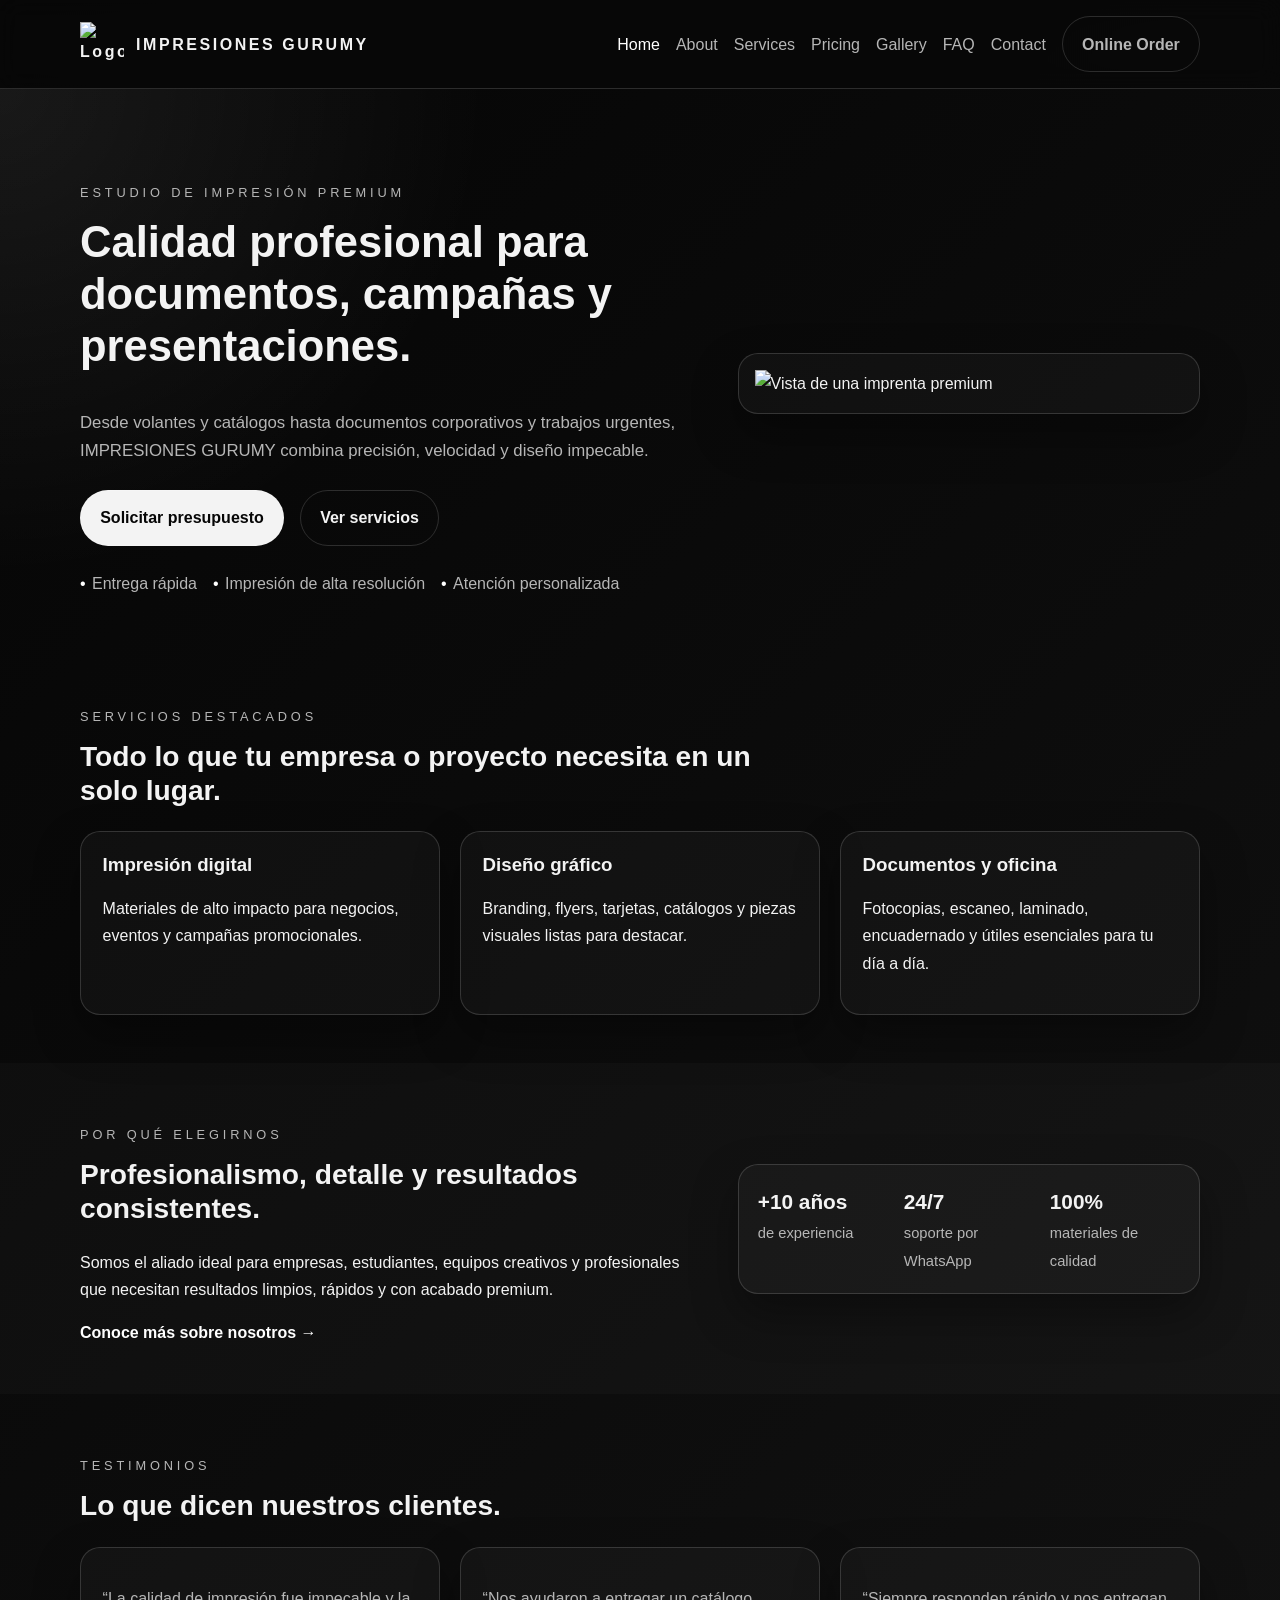
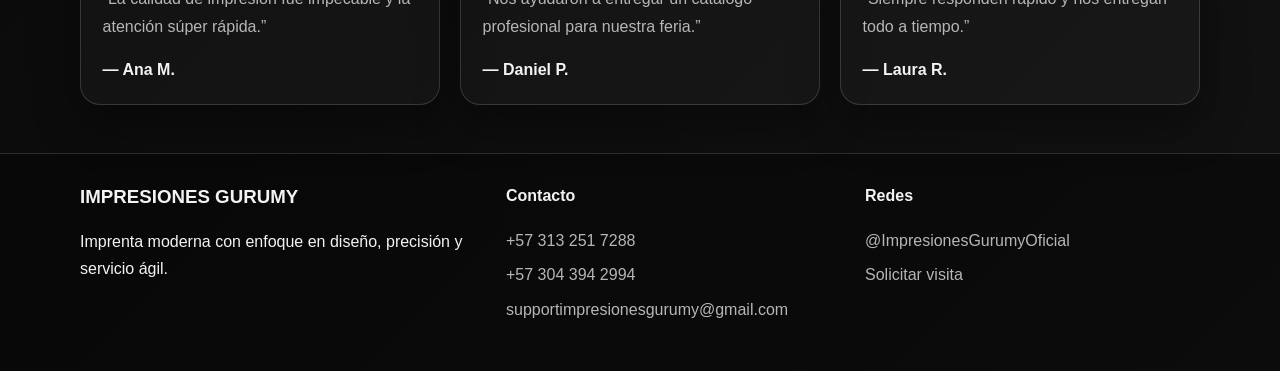
==== index.html @ f156b2fb "Add files via upload" ====
<!DOCTYPE html>
<html lang="es">
  <head>
    <meta charset="UTF-8" />
    <meta name="viewport" content="width=device-width, initial-scale=1.0" />
    <title>IMPRESIONES GURUMY | Impresión, diseño y servicios de oficina</title>
    <meta name="description" content="IMPRESIONES GURUMY ofrece impresión, fotocopias, escaneo, laminado, encuadernado, diseño gráfico y más para empresas y particulares." />
    <meta name="keywords" content="impresiones, fotocopias, escaneo, laminado, diseño gráfico, papelería, impresión digital" />
    <link rel="stylesheet" href="styles.css" />
  </head>
  <body>
    <header class="site-header">
      <div class="container header-inner">
        <a class="brand" href="index.html">
          <img src="assets/logo.svg" alt="Logo de IMPRESIONES GURUMY" />
          <span>IMPRESIONES GURUMY</span>
        </a>
        <button class="menu-toggle" aria-label="Abrir menú">☰</button>
        <nav class="site-nav" aria-label="Navegación principal">
          <a href="index.html" class="active">Home</a>
          <a href="about.html">About</a>
          <a href="services.html">Services</a>
          <a href="pricing.html">Pricing</a>
          <a href="gallery.html">Gallery</a>
          <a href="faq.html">FAQ</a>
          <a href="contact.html">Contact</a>
          <a href="online-order.html" class="btn btn-outline">Online Order</a>
        </nav>
      </div>
    </header>

    <main>
      <section class="hero">
        <div class="container hero-grid">
          <div>
            <p class="eyebrow">ESTUDIO DE IMPRESIÓN PREMIUM</p>
            <h1>Calidad profesional para documentos, campañas y presentaciones.</h1>
            <p class="hero-copy">Desde volantes y catálogos hasta documentos corporativos y trabajos urgentes, IMPRESIONES GURUMY combina precisión, velocidad y diseño impecable.</p>
            <div class="hero-actions">
              <a class="btn btn-primary" href="online-order.html">Solicitar presupuesto</a>
              <a class="btn btn-secondary" href="services.html">Ver servicios</a>
            </div>
            <ul class="hero-highlights">
              <li>Entrega rápida</li>
              <li>Impresión de alta resolución</li>
              <li>Atención personalizada</li>
            </ul>
          </div>
          <div class="hero-card">
            <img src="assets/print-demo.svg" alt="Vista de una imprenta premium" />
          </div>
        </div>
      </section>

      <section class="section">
        <div class="container">
          <div class="section-heading">
            <p class="eyebrow">SERVICIOS DESTACADOS</p>
            <h2>Todo lo que tu empresa o proyecto necesita en un solo lugar.</h2>
          </div>
          <div class="card-grid three-up">
            <article class="card">
              <h3>Impresión digital</h3>
              <p>Materiales de alto impacto para negocios, eventos y campañas promocionales.</p>
            </article>
            <article class="card">
              <h3>Diseño gráfico</h3>
              <p>Branding, flyers, tarjetas, catálogos y piezas visuales listas para destacar.</p>
            </article>
            <article class="card">
              <h3>Documentos y oficina</h3>
              <p>Fotocopias, escaneo, laminado, encuadernado y útiles esenciales para tu día a día.</p>
            </article>
          </div>
        </div>
      </section>

      <section class="section alt-bg">
        <div class="container two-col">
          <div>
            <p class="eyebrow">POR QUÉ ELEGIRNOS</p>
            <h2>Profesionalismo, detalle y resultados consistentes.</h2>
            <p>Somos el aliado ideal para empresas, estudiantes, equipos creativos y profesionales que necesitan resultados limpios, rápidos y con acabado premium.</p>
            <a class="text-link" href="about.html">Conoce más sobre nosotros →</a>
          </div>
          <div class="stats-box">
            <div>
              <strong>+10 años</strong>
              <span>de experiencia</span>
            </div>
            <div>
              <strong>24/7</strong>
              <span>soporte por WhatsApp</span>
            </div>
            <div>
              <strong>100%</strong>
              <span>materiales de calidad</span>
            </div>
          </div>
        </div>
      </section>

      <section class="section">
        <div class="container">
          <div class="section-heading">
            <p class="eyebrow">TESTIMONIOS</p>
            <h2>Lo que dicen nuestros clientes.</h2>
          </div>
          <div class="card-grid three-up">
            <article class="card testimonial">
              <p>“La calidad de impresión fue impecable y la atención súper rápida.”</p>
              <strong>— Ana M.</strong>
            </article>
            <article class="card testimonial">
              <p>“Nos ayudaron a entregar un catálogo profesional para nuestra feria.”</p>
              <strong>— Daniel P.</strong>
            </article>
            <article class="card testimonial">
              <p>“Siempre responden rápido y nos entregan todo a tiempo.”</p>
              <strong>— Laura R.</strong>
            </article>
          </div>
        </div>
      </section>
    </main>

    <footer class="site-footer">
      <div class="container footer-grid">
        <div>
          <h3>IMPRESIONES GURUMY</h3>
          <p>Imprenta moderna con enfoque en diseño, precisión y servicio ágil.</p>
        </div>
        <div>
          <h4>Contacto</h4>
          <ul>
            <li><a href="https://wa.me/573132517288">+57 313 251 7288</a></li>
            <li><a href="https://wa.me/573043942994">+57 304 394 2994</a></li>
            <li><a href="mailto:supportimpresionesgurumy@gmail.com">supportimpresionesgurumy@gmail.com</a></li>
          </ul>
        </div>
        <div>
          <h4>Redes</h4>
          <ul>
            <li><a href="https://www.instagram.com/ImpresionesGurumyOficial">@ImpresionesGurumyOficial</a></li>
            <li><a href="contact.html">Solicitar visita</a></li>
          </ul>
        </div>
      </div>
    </footer>

    <script src="script.js"></script>
  </body>
</html>
---- styles.css ----
:root {
  --bg: #060606;
  --surface: #111111;
  --surface-2: #1a1a1a;
  --text: #f3f3f3;
  --muted: #b6b6b6;
  --accent: #ffffff;
  --border: rgba(255,255,255,0.15);
  --shadow: 0 20px 45px rgba(0,0,0,0.35);
}

* { box-sizing: border-box; }
body {
  margin: 0;
  font-family: Inter, Arial, sans-serif;
  color: var(--text);
  background: linear-gradient(135deg, #050505, #121212);
  line-height: 1.7;
}
a { color: inherit; text-decoration: none; }
img { max-width: 100%; display: block; }
.container { width: min(1120px, calc(100% - 2rem)); margin: 0 auto; }
.site-header {
  position: sticky; top: 0; z-index: 10; backdrop-filter: blur(12px);
  background: rgba(8,8,8,0.8); border-bottom: 1px solid var(--border);
}
.header-inner { display: flex; align-items: center; justify-content: space-between; padding: 1rem 0; gap: 1rem; }
.brand { display: flex; align-items: center; gap: 0.75rem; font-weight: 700; letter-spacing: 0.16em; }
.brand img { width: 44px; height: 44px; }
.site-nav { display: flex; align-items: center; gap: 1rem; flex-wrap: wrap; }
.site-nav a { color: var(--muted); transition: color .2s ease; }
.site-nav a:hover, .site-nav a.active { color: var(--accent); }
.menu-toggle { display: none; background: none; border: 1px solid var(--border); color: var(--text); padding: .55rem .7rem; border-radius: 6px; }
.hero, .page-hero {
  padding: 5rem 0 3rem; background: radial-gradient(circle at top left, rgba(255,255,255,0.08), transparent 35%);
}
.hero-grid, .two-col { display: grid; grid-template-columns: 1.15fr .85fr; gap: 2rem; align-items: center; }
.eyebrow { text-transform: uppercase; letter-spacing: .3em; color: var(--muted); font-size: .8rem; margin-bottom: .75rem; }
h1, h2, h3, h4 { line-height: 1.2; margin-top: 0; }
h1 { font-size: clamp(2rem, 3.4vw, 3.3rem); }
h2 { font-size: clamp(1.5rem, 2.2vw, 2rem); }
.hero-copy { font-size: 1.05rem; color: var(--muted); max-width: 640px; }
.hero-actions { display: flex; gap: 1rem; flex-wrap: wrap; margin: 1.5rem 0; }
.btn {
  display: inline-flex; align-items: center; justify-content: center; padding: .85rem 1.2rem; border-radius: 999px; border: 1px solid var(--border); font-weight: 600;
}
.btn-primary { background: var(--text); color: var(--bg); }
.btn-secondary, .btn-outline { background: transparent; color: var(--text); }
.hero-highlights { display: flex; gap: 1rem; flex-wrap: wrap; padding: 0; margin: 0; list-style: none; color: var(--muted); }
.hero-highlights li::before { content: "•"; margin-right: .4rem; color: var(--accent); }
.hero-card, .card, .gallery-item, .stats-box, .map-placeholder { background: rgba(255,255,255,0.03); border: 1px solid var(--border); box-shadow: var(--shadow); border-radius: 20px; }
.hero-card { padding: 1rem; }
.section { padding: 3rem 0; }
.alt-bg { background: rgba(255,255,255,0.02); }
.section-heading { max-width: 720px; margin-bottom: 1.5rem; }
.card-grid { display: grid; gap: 1.25rem; }
.three-up { grid-template-columns: repeat(3, minmax(0, 1fr)); }
.card { padding: 1.35rem; }
.testimonial p { color: var(--muted); }
.stats-box { display: grid; grid-template-columns: repeat(3, minmax(0,1fr)); gap: 1rem; padding: 1.2rem; }
.stats-box strong { display: block; font-size: 1.3rem; }
.stats-box span { color: var(--muted); font-size: .92rem; }
.site-footer { padding: 2rem 0 3rem; border-top: 1px solid var(--border); background: rgba(0,0,0,0.35); }
.footer-grid { display: grid; grid-template-columns: 1.2fr 1fr 1fr; gap: 1.5rem; }
.site-footer ul { list-style: none; padding: 0; margin: 0; color: var(--muted); }
.site-footer li + li { margin-top: .45rem; }
.text-link { color: var(--accent); font-weight: 700; }
.check-list { padding-left: 1.1rem; color: var(--muted); }
.gallery-grid { display: grid; grid-template-columns: repeat(2, minmax(0,1fr)); gap: 1rem; }
.gallery-item img { width: 100%; height: 240px; object-fit: cover; border-radius: 20px; }
.faq-list { display: grid; gap: 1rem; }
.faq-list summary { cursor: pointer; font-weight: 700; }
.faq-list p { color: var(--muted); }
.form-card { max-width: 900px; margin: 0 auto; }
.field-grid { display: grid; grid-template-columns: repeat(2, minmax(0,1fr)); gap: 1rem; }
label { display: flex; flex-direction: column; gap: .45rem; color: var(--muted); font-weight: 600; }
input, select, textarea { border: 1px solid var(--border); border-radius: 12px; padding: .8rem .9rem; font: inherit; background: rgba(255,255,255,0.05); color: var(--text); }
.full { grid-column: 1 / -1; }
.price { font-size: 1.35rem; font-weight: 700; }
.map-placeholder { min-height: 220px; display: grid; place-items: center; color: var(--muted); }

@media (max-width: 900px) {
  .hero-grid, .two-col, .three-up, .gallery-grid, .footer-grid, .field-grid { grid-template-columns: 1fr; }
  .stats-box { grid-template-columns: 1fr; }
}

@media (max-width: 760px) {
  .menu-toggle { display: inline-flex; }
  .site-nav { display: none; position: absolute; top: 72px; right: 1rem; left: 1rem; background: rgba(8,8,8,0.95); border: 1px solid var(--border); border-radius: 16px; padding: 1rem; flex-direction: column; align-items: flex-start; }
  .site-nav.open { display: flex; }
  .hero, .page-hero { padding-top: 3rem; }
}
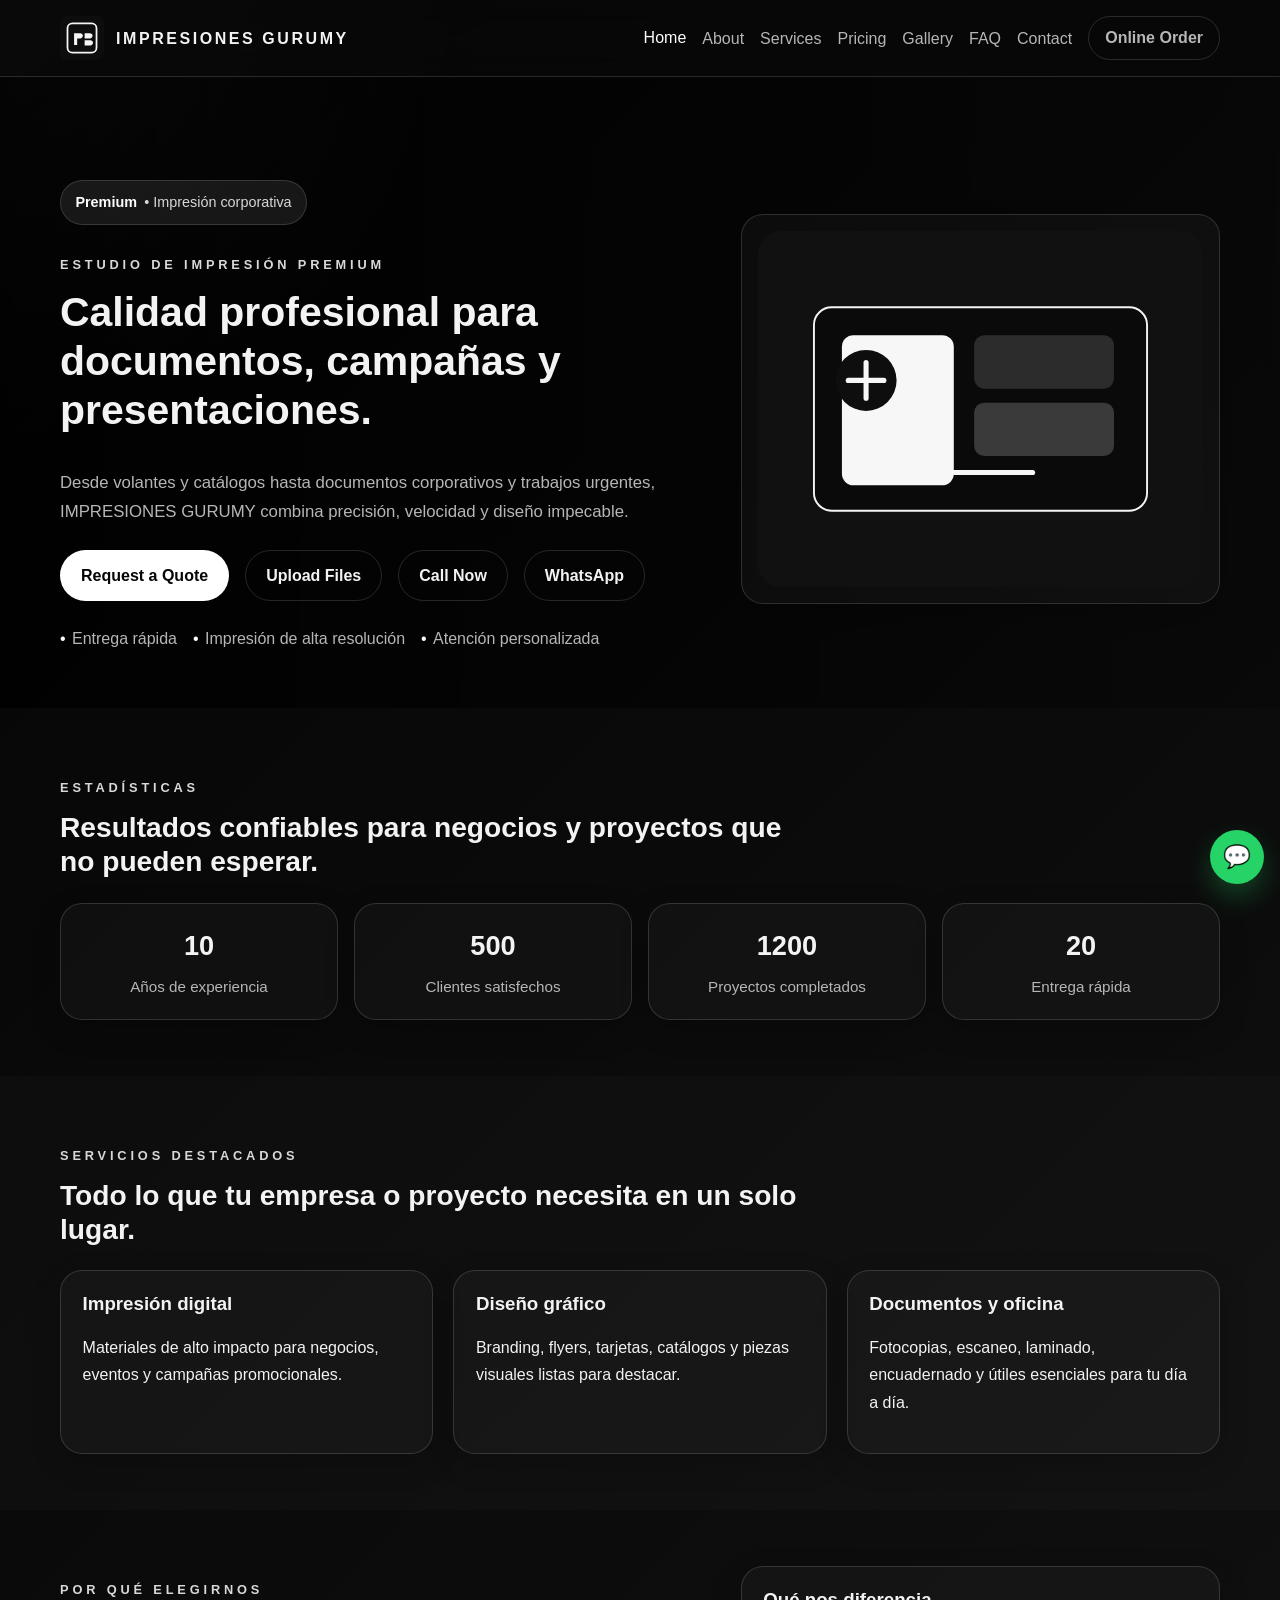
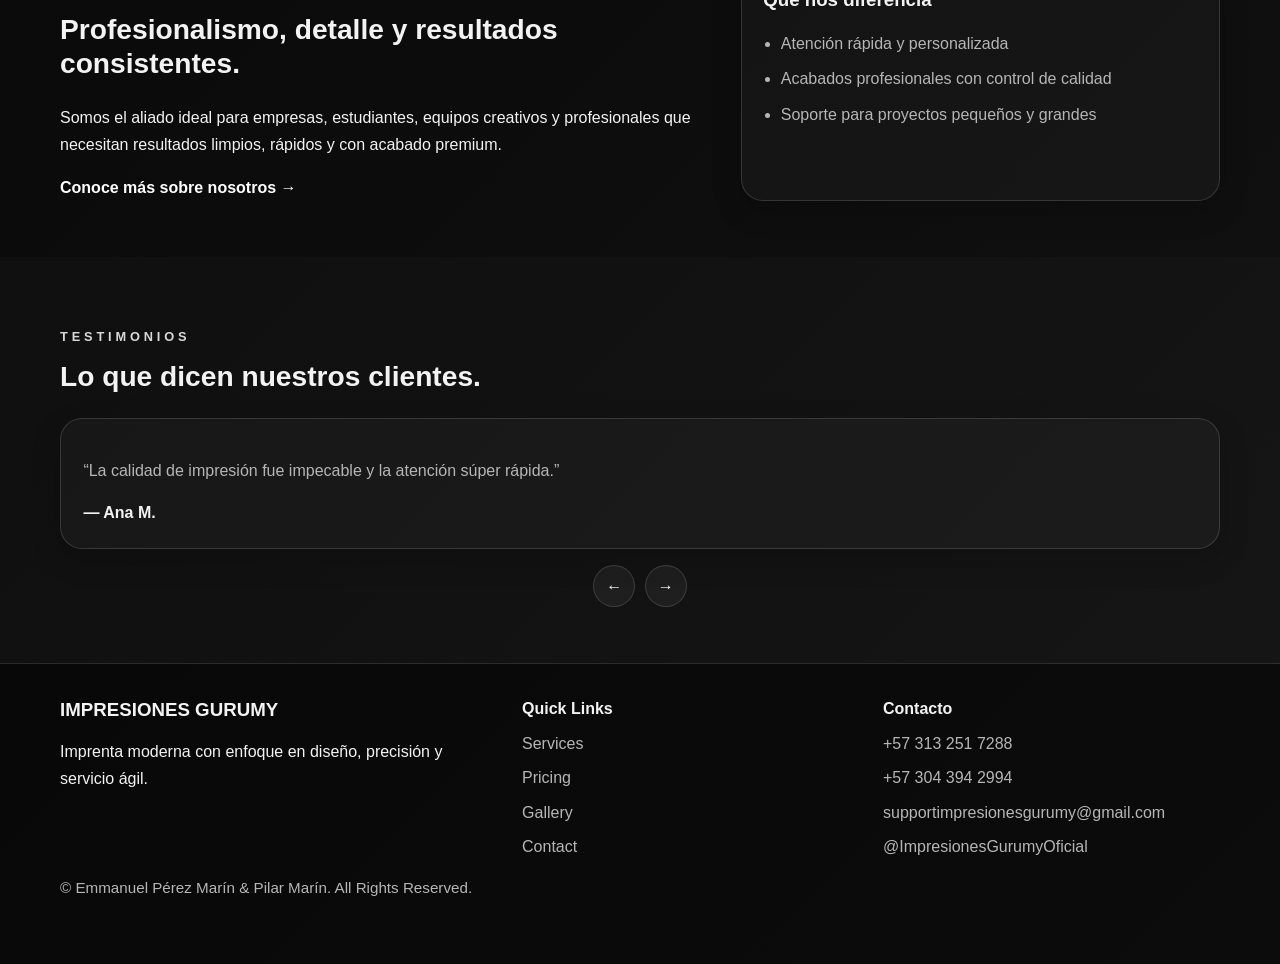
==== commit 8b692c65: "Add files via upload" ====
--- a/index.html
+++ b/index.html
@@ -6,16 +6,36 @@
     <title>IMPRESIONES GURUMY | Impresión, diseño y servicios de oficina</title>
     <meta name="description" content="IMPRESIONES GURUMY ofrece impresión, fotocopias, escaneo, laminado, encuadernado, diseño gráfico y más para empresas y particulares." />
     <meta name="keywords" content="impresiones, fotocopias, escaneo, laminado, diseño gráfico, papelería, impresión digital" />
+    <meta property="og:title" content="IMPRESIONES GURUMY | Impresión profesional" />
+    <meta property="og:description" content="Centro de impresión corporativa con soluciones premium para documentos, campañas y presentación." />
+    <meta property="og:type" content="website" />
+    <meta property="og:image" content="assets/print-demo.svg" />
+    <meta name="twitter:card" content="summary_large_image" />
+    <link rel="icon" type="image/svg+xml" href="assets/favicon.svg" />
     <link rel="stylesheet" href="styles.css" />
+    <script type="application/ld+json">
+      {
+        "@context": "https://schema.org",
+        "@type": "LocalBusiness",
+        "name": "IMPRESIONES GURUMY",
+        "url": "https://impresionesgurumy.github.io/",
+        "description": "Imprenta profesional especializada en impresión, diseño, laminado, escaneo y servicios de oficina.",
+        "telephone": "+57-3132517288",
+        "email": "supportimpresionesgurumy@gmail.com"
+      }
+    </script>
   </head>
   <body>
+    <a class="skip-link" href="#main-content">Saltar al contenido</a>
+    <div class="page-loader" aria-hidden="true"><div class="page-loader__ring"></div></div>
+
     <header class="site-header">
       <div class="container header-inner">
         <a class="brand" href="index.html">
-          <img src="assets/logo.svg" alt="Logo de IMPRESIONES GURUMY" />
+          <img src="assets/logo.svg" alt="Logo de IMPRESIONES GURUMY" loading="eager" />
           <span>IMPRESIONES GURUMY</span>
         </a>
-        <button class="menu-toggle" aria-label="Abrir menú">☰</button>
+        <button class="menu-toggle" aria-label="Abrir menú" aria-expanded="false">☰</button>
         <nav class="site-nav" aria-label="Navegación principal">
           <a href="index.html" class="active">Home</a>
           <a href="about.html">About</a>
@@ -29,16 +49,19 @@
       </div>
     </header>
 
-    <main>
+    <main id="main-content">
       <section class="hero">
         <div class="container hero-grid">
           <div>
+            <p class="hero-badge"><strong>Premium</strong> • Impresión corporativa</p>
             <p class="eyebrow">ESTUDIO DE IMPRESIÓN PREMIUM</p>
             <h1>Calidad profesional para documentos, campañas y presentaciones.</h1>
             <p class="hero-copy">Desde volantes y catálogos hasta documentos corporativos y trabajos urgentes, IMPRESIONES GURUMY combina precisión, velocidad y diseño impecable.</p>
             <div class="hero-actions">
-              <a class="btn btn-primary" href="online-order.html">Solicitar presupuesto</a>
-              <a class="btn btn-secondary" href="services.html">Ver servicios</a>
+              <a class="btn btn-primary" href="online-order.html">Request a Quote</a>
+              <a class="btn btn-secondary" href="online-order.html">Upload Files</a>
+              <a class="btn btn-outline" href="tel:+573132517288">Call Now</a>
+              <a class="btn btn-outline" href="https://wa.me/573132517288" target="_blank" rel="noopener">WhatsApp</a>
             </div>
             <ul class="hero-highlights">
               <li>Entrega rápida</li>
@@ -46,28 +69,55 @@
               <li>Atención personalizada</li>
             </ul>
           </div>
-          <div class="hero-card">
-            <img src="assets/print-demo.svg" alt="Vista de una imprenta premium" />
+          <div class="hero-card reveal">
+            <img src="assets/print-demo.svg" alt="Vista de una imprenta premium" loading="eager" />
           </div>
         </div>
       </section>
 
       <section class="section">
         <div class="container">
-          <div class="section-heading">
+          <div class="section-heading reveal">
+            <p class="eyebrow">ESTADÍSTICAS</p>
+            <h2>Resultados confiables para negocios y proyectos que no pueden esperar.</h2>
+          </div>
+          <div class="stats-grid">
+            <article class="stats-card reveal">
+              <strong data-count="10">0</strong>
+              <span>Años de experiencia</span>
+            </article>
+            <article class="stats-card reveal">
+              <strong data-count="500">0</strong>
+              <span>Clientes satisfechos</span>
+            </article>
+            <article class="stats-card reveal">
+              <strong data-count="1200">0</strong>
+              <span>Proyectos completados</span>
+            </article>
+            <article class="stats-card reveal">
+              <strong data-count="24">0</strong>
+              <span>Entrega rápida</span>
+            </article>
+          </div>
+        </div>
+      </section>
+
+      <section class="section alt-bg">
+        <div class="container">
+          <div class="section-heading reveal">
             <p class="eyebrow">SERVICIOS DESTACADOS</p>
             <h2>Todo lo que tu empresa o proyecto necesita en un solo lugar.</h2>
           </div>
           <div class="card-grid three-up">
-            <article class="card">
+            <article class="card reveal">
               <h3>Impresión digital</h3>
               <p>Materiales de alto impacto para negocios, eventos y campañas promocionales.</p>
             </article>
-            <article class="card">
+            <article class="card reveal">
               <h3>Diseño gráfico</h3>
               <p>Branding, flyers, tarjetas, catálogos y piezas visuales listas para destacar.</p>
             </article>
-            <article class="card">
+            <article class="card reveal">
               <h3>Documentos y oficina</h3>
               <p>Fotocopias, escaneo, laminado, encuadernado y útiles esenciales para tu día a día.</p>
             </article>
@@ -75,50 +125,50 @@
         </div>
       </section>
 
-      <section class="section alt-bg">
+      <section class="section">
         <div class="container two-col">
-          <div>
+          <div class="reveal">
             <p class="eyebrow">POR QUÉ ELEGIRNOS</p>
             <h2>Profesionalismo, detalle y resultados consistentes.</h2>
             <p>Somos el aliado ideal para empresas, estudiantes, equipos creativos y profesionales que necesitan resultados limpios, rápidos y con acabado premium.</p>
             <a class="text-link" href="about.html">Conoce más sobre nosotros →</a>
           </div>
-          <div class="stats-box">
-            <div>
-              <strong>+10 años</strong>
-              <span>de experiencia</span>
-            </div>
-            <div>
-              <strong>24/7</strong>
-              <span>soporte por WhatsApp</span>
-            </div>
-            <div>
-              <strong>100%</strong>
-              <span>materiales de calidad</span>
-            </div>
-          </div>
-        </div>
-      </section>
-
-      <section class="section">
+          <div class="card reveal">
+            <h3>Qué nos diferencia</h3>
+            <ul class="check-list">
+              <li>Atención rápida y personalizada</li>
+              <li>Acabados profesionales con control de calidad</li>
+              <li>Soporte para proyectos pequeños y grandes</li>
+            </ul>
+          </div>
+        </div>
+      </section>
+
+      <section class="section alt-bg">
         <div class="container">
-          <div class="section-heading">
+          <div class="section-heading reveal">
             <p class="eyebrow">TESTIMONIOS</p>
             <h2>Lo que dicen nuestros clientes.</h2>
           </div>
-          <div class="card-grid three-up">
-            <article class="card testimonial">
-              <p>“La calidad de impresión fue impecable y la atención súper rápida.”</p>
-              <strong>— Ana M.</strong>
-            </article>
-            <article class="card testimonial">
-              <p>“Nos ayudaron a entregar un catálogo profesional para nuestra feria.”</p>
-              <strong>— Daniel P.</strong>
-            </article>
-            <article class="card testimonial">
-              <p>“Siempre responden rápido y nos entregan todo a tiempo.”</p>
-              <strong>— Laura R.</strong>
-            </article>
+          <div class="testimonial-slider reveal">
+            <div class="testimonial-track">
+              <article class="testimonial-card">
+                <p>“La calidad de impresión fue impecable y la atención súper rápida.”</p>
+                <strong>— Ana M.</strong>
+              </article>
+              <article class="testimonial-card">
+                <p>“Nos ayudaron a entregar un catálogo profesional para nuestra feria.”</p>
+                <strong>— Daniel P.</strong>
+              </article>
+              <article class="testimonial-card">
+                <p>“Siempre responden rápido y nos entregan todo a tiempo.”</p>
+                <strong>— Laura R.</strong>
+              </article>
+            </div>
+            <div class="slider-controls">
+              <button type="button" class="slider-prev" aria-label="Testimonio anterior">←</button>
+              <button type="button" class="slider-next" aria-label="Siguiente testimonio">→</button>
+            </div>
           </div>
         </div>
       </section>
@@ -129,6 +179,15 @@
         <div>
           <h3>IMPRESIONES GURUMY</h3>
           <p>Imprenta moderna con enfoque en diseño, precisión y servicio ágil.</p>
+        </div>
+        <div>
+          <h4>Quick Links</h4>
+          <ul>
+            <li><a href="services.html">Services</a></li>
+            <li><a href="pricing.html">Pricing</a></li>
+            <li><a href="gallery.html">Gallery</a></li>
+            <li><a href="contact.html">Contact</a></li>
+          </ul>
         </div>
         <div>
           <h4>Contacto</h4>
@@ -136,17 +195,17 @@
             <li><a href="https://wa.me/573132517288">+57 313 251 7288</a></li>
             <li><a href="https://wa.me/573043942994">+57 304 394 2994</a></li>
             <li><a href="mailto:supportimpresionesgurumy@gmail.com">supportimpresionesgurumy@gmail.com</a></li>
+            <li><a href="https://www.instagram.com/ImpresionesGurumyOficial">@ImpresionesGurumyOficial</a></li>
           </ul>
         </div>
-        <div>
-          <h4>Redes</h4>
-          <ul>
-            <li><a href="https://www.instagram.com/ImpresionesGurumyOficial">@ImpresionesGurumyOficial</a></li>
-            <li><a href="contact.html">Solicitar visita</a></li>
-          </ul>
-        </div>
+      </div>
+      <div class="container legal-note">
+        <p>© Emmanuel Pérez Marín & Pilar Marín. All Rights Reserved.</p>
       </div>
     </footer>
+
+    <a class="whatsapp-float" href="https://wa.me/573132517288" aria-label="Contactar por WhatsApp" target="_blank" rel="noopener">💬</a>
+    <button class="back-to-top" type="button" aria-label="Volver arriba">↑</button>
 
     <script src="script.js"></script>
   </body>
--- a/styles.css
+++ b/styles.css
@@ -5,88 +5,271 @@
   --text: #f3f3f3;
   --muted: #b6b6b6;
   --accent: #ffffff;
-  --border: rgba(255,255,255,0.15);
-  --shadow: 0 20px 45px rgba(0,0,0,0.35);
+  --accent-2: #d8d8d8;
+  --border: rgba(255,255,255,0.14);
+  --shadow: 0 16px 40px rgba(0,0,0,0.28);
+  --shadow-soft: 0 10px 30px rgba(0,0,0,0.2);
+  --radius: 22px;
 }
 
 * { box-sizing: border-box; }
+*, *::before, *::after { box-sizing: border-box; }
+html { scroll-behavior: smooth; }
 body {
   margin: 0;
-  font-family: Inter, Arial, sans-serif;
+  font-family: Inter, "Segoe UI", Roboto, Arial, sans-serif;
   color: var(--text);
-  background: linear-gradient(135deg, #050505, #121212);
+  background: linear-gradient(135deg, #050505 0%, #121212 100%);
   line-height: 1.7;
-}
+  overflow-x: hidden;
+}
+p, h1, h2, h3, h4, li, span, a, button, label, input, select, textarea {
+  overflow-wrap: anywhere;
+  word-break: break-word;
+}
+img, svg, video { max-width: 100%; height: auto; display: block; }
+a, button, input, select, textarea { max-width: 100%; }
+body::before {
+  content: "";
+  position: fixed;
+  inset: 0;
+  background: radial-gradient(circle at top left, rgba(255,255,255,0.08), transparent 30%);
+  pointer-events: none;
+  z-index: -1;
+}
+::selection { background: rgba(255,255,255,0.25); color: white; }
+::-webkit-scrollbar { width: 10px; }
+::-webkit-scrollbar-track { background: #0a0a0a; }
+::-webkit-scrollbar-thumb { background: rgba(255,255,255,0.2); border-radius: 999px; }
 a { color: inherit; text-decoration: none; }
-img { max-width: 100%; display: block; }
-.container { width: min(1120px, calc(100% - 2rem)); margin: 0 auto; }
+button, input, select, textarea { font: inherit; }
+.container {
+  width: min(1160px, calc(100% - 2rem));
+  margin: 0 auto;
+  max-width: 100%;
+}
+.site-header, .site-footer { overflow-x: hidden; }
+.skip-link {
+  position: absolute;
+  left: -999px;
+  top: 0;
+  background: white;
+  color: black;
+  padding: 0.7rem 1rem;
+  z-index: 1000;
+}
+.skip-link:focus { left: 1rem; top: 1rem; }
+.page-loader {
+  position: fixed;
+  inset: 0;
+  display: grid;
+  place-items: center;
+  background: #040404;
+  z-index: 9999;
+  transition: opacity 0.4s ease, visibility 0.4s ease;
+}
+.page-loader.is-hidden { opacity: 0; visibility: hidden; }
+.page-loader__ring {
+  width: 56px;
+  height: 56px;
+  border: 3px solid rgba(255,255,255,0.12);
+  border-top-color: white;
+  border-radius: 50%;
+  animation: spin 0.8s linear infinite;
+}
+@keyframes spin { to { transform: rotate(360deg); } }
 .site-header {
-  position: sticky; top: 0; z-index: 10; backdrop-filter: blur(12px);
-  background: rgba(8,8,8,0.8); border-bottom: 1px solid var(--border);
-}
-.header-inner { display: flex; align-items: center; justify-content: space-between; padding: 1rem 0; gap: 1rem; }
-.brand { display: flex; align-items: center; gap: 0.75rem; font-weight: 700; letter-spacing: 0.16em; }
-.brand img { width: 44px; height: 44px; }
-.site-nav { display: flex; align-items: center; gap: 1rem; flex-wrap: wrap; }
-.site-nav a { color: var(--muted); transition: color .2s ease; }
-.site-nav a:hover, .site-nav a.active { color: var(--accent); }
-.menu-toggle { display: none; background: none; border: 1px solid var(--border); color: var(--text); padding: .55rem .7rem; border-radius: 6px; }
+  position: sticky; top: 0; z-index: 100; backdrop-filter: blur(14px);
+  background: rgba(8,8,8,0.86); border-bottom: 1px solid var(--border);
+  width: 100%;
+}
+.header-inner { display: flex; align-items: center; justify-content: space-between; padding: 1rem 0; gap: 1rem; min-width: 0; position: relative; }
+.brand { display: flex; align-items: center; gap: 0.75rem; font-weight: 700; letter-spacing: 0.16em; text-transform: uppercase; max-width: 100%; }
+.brand img { width: 44px; height: 44px; flex-shrink: 0; }
+.brand span { display: inline-block; }
+.site-nav { display: flex; align-items: center; gap: 1rem; flex-wrap: wrap; max-width: 100%; min-width: 0; position: relative; }
+.site-nav a { color: var(--muted); transition: color .2s ease, transform .2s ease; display: inline-flex; align-items: center; }
+.site-nav .btn-outline { white-space: nowrap; }
+.site-nav a:hover, .site-nav a.active { color: var(--accent); transform: translateY(-1px); }
+.site-nav .btn-outline { padding: .7rem 1rem; border-color: var(--border); }
+.menu-toggle { display: none; background: none; border: 1px solid var(--border); color: var(--text); padding: .55rem .75rem; border-radius: 10px; }
 .hero, .page-hero {
-  padding: 5rem 0 3rem; background: radial-gradient(circle at top left, rgba(255,255,255,0.08), transparent 35%);
-}
+  padding: 5.5rem 0 3.5rem; position: relative;
+}
+.hero::after, .page-hero::after {
+  content: "";
+  position: absolute;
+  inset: 0;
+  background: linear-gradient(90deg, rgba(0,0,0,0.76), rgba(0,0,0,0.2));
+  z-index: 0;
+}
+.hero .container, .page-hero .container { position: relative; z-index: 1; }
 .hero-grid, .two-col { display: grid; grid-template-columns: 1.15fr .85fr; gap: 2rem; align-items: center; }
-.eyebrow { text-transform: uppercase; letter-spacing: .3em; color: var(--muted); font-size: .8rem; margin-bottom: .75rem; }
+.hero-grid > div,
+.two-col > div,
+.about-grid > div,
+.field-grid > label,
+.field-grid > .full {
+  min-width: 0;
+}
+.eyebrow {
+  text-transform: uppercase; letter-spacing: .3em; color: var(--accent-2); font-size: .8rem; margin-bottom: .75rem; font-weight: 700;
+}
 h1, h2, h3, h4 { line-height: 1.2; margin-top: 0; }
-h1 { font-size: clamp(2rem, 3.4vw, 3.3rem); }
-h2 { font-size: clamp(1.5rem, 2.2vw, 2rem); }
-.hero-copy { font-size: 1.05rem; color: var(--muted); max-width: 640px; }
-.hero-actions { display: flex; gap: 1rem; flex-wrap: wrap; margin: 1.5rem 0; }
+h1 { font-size: clamp(2rem, 3.2vw, 3.4rem); }
+h2 { font-size: clamp(1.45rem, 2.2vw, 2rem); }
+.hero-copy { font-size: 1.05rem; color: var(--muted); max-width: 680px; }
+.hero-actions { display: flex; gap: 1rem; flex-wrap: wrap; margin: 1.5rem 0; align-items: center; }
 .btn {
-  display: inline-flex; align-items: center; justify-content: center; padding: .85rem 1.2rem; border-radius: 999px; border: 1px solid var(--border); font-weight: 600;
-}
-.btn-primary { background: var(--text); color: var(--bg); }
+  display: inline-flex; align-items: center; justify-content: center; padding: .9rem 1.25rem; border-radius: 999px; border: 1px solid var(--border); font-weight: 600; transition: transform .2s ease, background .2s ease, box-shadow .2s ease; max-width: 100%; white-space: normal; text-align: center; line-height: 1.25;
+}
+.btn:hover { transform: translateY(-2px); box-shadow: 0 8px 24px rgba(0,0,0,.22); }
+.btn-primary { background: var(--accent); color: var(--bg); border-color: transparent; }
 .btn-secondary, .btn-outline { background: transparent; color: var(--text); }
 .hero-highlights { display: flex; gap: 1rem; flex-wrap: wrap; padding: 0; margin: 0; list-style: none; color: var(--muted); }
 .hero-highlights li::before { content: "•"; margin-right: .4rem; color: var(--accent); }
-.hero-card, .card, .gallery-item, .stats-box, .map-placeholder { background: rgba(255,255,255,0.03); border: 1px solid var(--border); box-shadow: var(--shadow); border-radius: 20px; }
-.hero-card { padding: 1rem; }
-.section { padding: 3rem 0; }
+.hero-card, .card, .gallery-item, .stats-card, .pricing-card, .service-card, .contact-card, .map-placeholder, .testimonial-card, .faq-item, .about-card, .upload-area, .info-badge {
+  background: rgba(255,255,255,0.03); border: 1px solid var(--border); box-shadow: var(--shadow-soft); border-radius: var(--radius);
+}
+.hero-card { padding: 1rem; overflow: hidden; max-width: 100%; }
+.hero-card img { border-radius: 18px; width: 100%; height: auto; object-fit: cover; }
+.card, .stats-card, .pricing-card, .service-card, .contact-card, .about-card, .testimonial-card, .faq-item, .gallery-item { height: 100%; }
+.section { padding: 3.5rem 0; }
 .alt-bg { background: rgba(255,255,255,0.02); }
-.section-heading { max-width: 720px; margin-bottom: 1.5rem; }
+.section-heading { max-width: 760px; margin-bottom: 1.5rem; }
 .card-grid { display: grid; gap: 1.25rem; }
 .three-up { grid-template-columns: repeat(3, minmax(0, 1fr)); }
 .card { padding: 1.35rem; }
 .testimonial p { color: var(--muted); }
-.stats-box { display: grid; grid-template-columns: repeat(3, minmax(0,1fr)); gap: 1rem; padding: 1.2rem; }
-.stats-box strong { display: block; font-size: 1.3rem; }
-.stats-box span { color: var(--muted); font-size: .92rem; }
-.site-footer { padding: 2rem 0 3rem; border-top: 1px solid var(--border); background: rgba(0,0,0,0.35); }
-.footer-grid { display: grid; grid-template-columns: 1.2fr 1fr 1fr; gap: 1.5rem; }
+.stats-grid { display: grid; grid-template-columns: repeat(4, minmax(0, 1fr)); gap: 1rem; margin-top: 1.5rem; }
+.stats-card { padding: 1.2rem; text-align: center; }
+.stats-card strong { display: block; font-size: 1.7rem; margin-bottom: .25rem; }
+.stats-card span { color: var(--muted); font-size: .95rem; }
+.service-grid { display: grid; grid-template-columns: repeat(4, minmax(0, 1fr)); gap: 1rem; }
+.service-card { padding: 1.25rem; display: flex; flex-direction: column; gap: .75rem; transition: transform .2s ease, border-color .2s ease; min-width: 0; }
+.service-card:hover { transform: translateY(-4px); border-color: rgba(255,255,255,0.3); }
+.service-card .service-icon { width: 44px; height: 44px; border-radius: 12px; display: grid; place-items: center; background: rgba(255,255,255,0.08); color: white; font-size: 1.1rem; flex-shrink: 0; }
+.service-card p { color: var(--muted); margin: 0; }
+.service-card .service-link { margin-top: auto; color: white; font-weight: 700; }
+.pricing-grid { display: grid; grid-template-columns: repeat(3, minmax(0, 1fr)); gap: 1rem; }
+.pricing-card { padding: 1.5rem; display: flex; flex-direction: column; gap: .75rem; min-width: 0; }
+.pricing-card.featured { border-color: rgba(255,255,255,0.3); transform: translateY(-2px); }
+.price { font-size: 1.6rem; font-weight: 700; margin: 0; }
+.price-note { color: var(--muted); font-size: .95rem; }
+.comparison-list { padding: 0; margin: 0; list-style: none; color: var(--muted); display: grid; gap: .5rem; }
+.comparison-list li::before { content: "✓"; color: white; margin-right: .5rem; }
+.site-footer { padding: 2.2rem 0 3rem; border-top: 1px solid var(--border); background: rgba(0,0,0,0.32); }
+.footer-grid { display: grid; grid-template-columns: 1.3fr 1fr 1fr; gap: 1.5rem; align-items: start; }
+.site-footer h3, .site-footer h4 { margin-bottom: .7rem; }
 .site-footer ul { list-style: none; padding: 0; margin: 0; color: var(--muted); }
 .site-footer li + li { margin-top: .45rem; }
-.text-link { color: var(--accent); font-weight: 700; }
+.site-footer a { transition: color .2s ease; }
+.site-footer a:hover { color: white; }
+.text-link { color: white; font-weight: 700; }
 .check-list { padding-left: 1.1rem; color: var(--muted); }
-.gallery-grid { display: grid; grid-template-columns: repeat(2, minmax(0,1fr)); gap: 1rem; }
-.gallery-item img { width: 100%; height: 240px; object-fit: cover; border-radius: 20px; }
+.check-list li + li { margin-top: .5rem; }
+.gallery-grid {
+  column-count: 2;
+  column-gap: 1rem;
+}
+.gallery-item { break-inside: avoid; margin-bottom: 1rem; overflow: hidden; cursor: pointer; width: 100%; max-width: 100%; }
+.gallery-item img { width: 100%; height: auto; object-fit: cover; transition: transform .3s ease, filter .3s ease; display: block; }
+.gallery-item:hover img { transform: scale(1.04); filter: brightness(1.08); }
 .faq-list { display: grid; gap: 1rem; }
-.faq-list summary { cursor: pointer; font-weight: 700; }
-.faq-list p { color: var(--muted); }
-.form-card { max-width: 900px; margin: 0 auto; }
+.faq-item { overflow: hidden; }
+.faq-item button {
+  width: 100%; display: flex; justify-content: space-between; align-items: center; gap: 1rem; border: 0; background: transparent; color: white; font-weight: 700; padding: 1rem 1.25rem; text-align: left; cursor: pointer; line-height: 1.4;
+}
+.faq-item button span { flex-shrink: 0; }
+.faq-item .faq-panel {
+  max-height: 0; overflow: hidden; transition: max-height .25s ease; padding: 0 1.25rem;
+}
+.faq-item.is-open .faq-panel { max-height: 160px; padding-bottom: 1rem; }
+.faq-item p { color: var(--muted); margin: 0; }
+.form-card { max-width: 960px; margin: 0 auto; padding: 1.5rem; }
 .field-grid { display: grid; grid-template-columns: repeat(2, minmax(0,1fr)); gap: 1rem; }
-label { display: flex; flex-direction: column; gap: .45rem; color: var(--muted); font-weight: 600; }
-input, select, textarea { border: 1px solid var(--border); border-radius: 12px; padding: .8rem .9rem; font: inherit; background: rgba(255,255,255,0.05); color: var(--text); }
+label { display: flex; flex-direction: column; gap: .45rem; color: var(--muted); font-weight: 600; min-width: 0; }
+input, select, textarea { border: 1px solid var(--border); border-radius: 12px; padding: .8rem .95rem; font: inherit; background: rgba(255,255,255,0.05); color: var(--text); width: 100%; max-width: 100%; }
+input::placeholder, textarea::placeholder { color: #949494; }
+input:focus, select:focus, textarea:focus { outline: 2px solid rgba(255,255,255,0.2); outline-offset: 2px; }
 .full { grid-column: 1 / -1; }
-.price { font-size: 1.35rem; font-weight: 700; }
+.upload-area {
+  border: 1px dashed rgba(255,255,255,0.2); padding: 1rem; display: grid; gap: .6rem; justify-items: start; cursor: pointer; background: rgba(255,255,255,0.03);
+}
+.upload-area.dragover { border-color: white; background: rgba(255,255,255,0.08); }
+.upload-area small { color: var(--muted); }
+.form-status { min-height: 1.2rem; color: var(--accent-2); font-size: .95rem; }
 .map-placeholder { min-height: 220px; display: grid; place-items: center; color: var(--muted); }
+.about-grid { display: grid; grid-template-columns: 1.2fr .8fr; gap: 1rem; }
+.about-card { padding: 1.4rem; }
+.about-card ul { margin: .4rem 0 0; padding-left: 1rem; color: var(--muted); }
+.about-card li + li { margin-top: .35rem; }
+.testimonial-slider { position: relative; }
+.testimonial-track { display: grid; gap: 1rem; }
+.testimonial-card { padding: 1.4rem; }
+.testimonial-card p { color: var(--muted); margin-bottom: .9rem; }
+.slider-controls { display: flex; justify-content: center; gap: .6rem; margin-top: 1rem; }
+.slider-controls button { width: 42px; height: 42px; border-radius: 50%; border: 1px solid var(--border); background: rgba(255,255,255,0.05); color: white; cursor: pointer; }
+.lightbox { position: fixed; inset: 0; background: rgba(0,0,0,0.84); display: none; place-items: center; z-index: 200; padding: 1rem; }
+.lightbox.is-open { display: grid; }
+.lightbox__content { max-width: 760px; width: 100%; background: rgba(255,255,255,0.04); border: 1px solid var(--border); border-radius: 24px; padding: 1rem; }
+.lightbox__content img { width: 100%; max-height: 70vh; object-fit: contain; border-radius: 16px; }
+.lightbox__close { margin-top: 1rem; border: 0; background: white; color: black; padding: .75rem 1rem; border-radius: 999px; cursor: pointer; }
+.reveal { opacity: 0; transform: translateY(18px); transition: opacity .5s ease, transform .5s ease; }
+.reveal.visible { opacity: 1; transform: translateY(0); }
+.whatsapp-float, .back-to-top {
+  position: fixed; right: 1rem; display: grid; place-items: center; width: 54px; height: 54px; border-radius: 50%; background: #25d366; color: white; box-shadow: 0 12px 28px rgba(37,211,102,0.28); z-index: 80; transition: transform .2s ease, opacity .2s ease;
+}
+.whatsapp-float { bottom: 1rem; font-size: 1.4rem; }
+.back-to-top { bottom: 5.3rem; background: white; color: black; opacity: 0; pointer-events: none; }
+.back-to-top.visible { opacity: 1; pointer-events: auto; }
+.whatsapp-float:hover, .back-to-top:hover { transform: translateY(-2px); }
+.legal-note { color: var(--muted); font-size: .95rem; }
+.hero-badge {
+  display: inline-flex; align-items: center; gap: .45rem; padding: .6rem .9rem; background: rgba(255,255,255,0.08); border: 1px solid var(--border); border-radius: 999px; color: var(--accent-2); font-size: .9rem; margin-bottom: 1rem;
+}
+.hero-badge strong { color: white; }
+
+@media (max-width: 1024px) {
+  .service-grid { grid-template-columns: repeat(3, minmax(0,1fr)); }
+  .pricing-grid { grid-template-columns: 1fr; }
+  .hero-grid, .two-col, .about-grid { gap: 1.5rem; }
+}
 
 @media (max-width: 900px) {
-  .hero-grid, .two-col, .three-up, .gallery-grid, .footer-grid, .field-grid { grid-template-columns: 1fr; }
-  .stats-box { grid-template-columns: 1fr; }
+  .hero-grid, .two-col, .about-grid, .footer-grid, .field-grid { grid-template-columns: 1fr; }
+  .stats-grid { grid-template-columns: repeat(2, minmax(0,1fr)); }
+  .gallery-grid { column-count: 1; }
+  .header-inner { padding: .95rem 0; }
+  .hero-card { margin-top: 1rem; }
 }
 
 @media (max-width: 760px) {
-  .menu-toggle { display: inline-flex; }
-  .site-nav { display: none; position: absolute; top: 72px; right: 1rem; left: 1rem; background: rgba(8,8,8,0.95); border: 1px solid var(--border); border-radius: 16px; padding: 1rem; flex-direction: column; align-items: flex-start; }
+  .container { width: min(100%, calc(100% - 1.25rem)); }
+  .menu-toggle { display: inline-flex; align-items: center; justify-content: center; min-width: 2.75rem; }
+  .site-nav {
+    display: none; position: absolute; top: calc(100% + .5rem); right: 0; left: 0; width: 100%; background: rgba(8,8,8,0.95); border: 1px solid var(--border); border-radius: 16px; padding: 1rem; flex-direction: column; align-items: flex-start;
+  }
   .site-nav.open { display: flex; }
-  .hero, .page-hero { padding-top: 3rem; }
-}
+  .site-nav a, .site-nav .btn-outline { width: 100%; justify-content: flex-start; }
+  .hero, .page-hero { padding: 3.2rem 0 2.4rem; }
+  .service-grid, .stats-grid { grid-template-columns: 1fr; }
+  .hero-actions { flex-direction: column; align-items: stretch; gap: .8rem; }
+  .hero-actions .btn { width: 100%; }
+  .hero-highlights { flex-direction: column; gap: .4rem; }
+  .pricing-card, .service-card, .card, .contact-card, .about-card, .testimonial-card, .stats-card { padding: 1rem; }
+  .faq-item button { padding: .95rem 1rem; }
+  .faq-item .faq-panel { padding: 0 1rem; }
+  .faq-item.is-open .faq-panel { padding-bottom: .95rem; }
+  .form-card { padding: 1rem; }
+  .upload-area { padding: .9rem; }
+  .field-grid { gap: .85rem; }
+  .whatsapp-float { right: .8rem; bottom: .8rem; }
+  .back-to-top { right: .8rem; bottom: 5.5rem; }
+}
+
+@media (max-width: 480px) {
+  .brand span { font-size: .92rem; }
+  .hero-badge { font-size: .82rem; }
+  .btn { padding: .8rem 1rem; }
+}
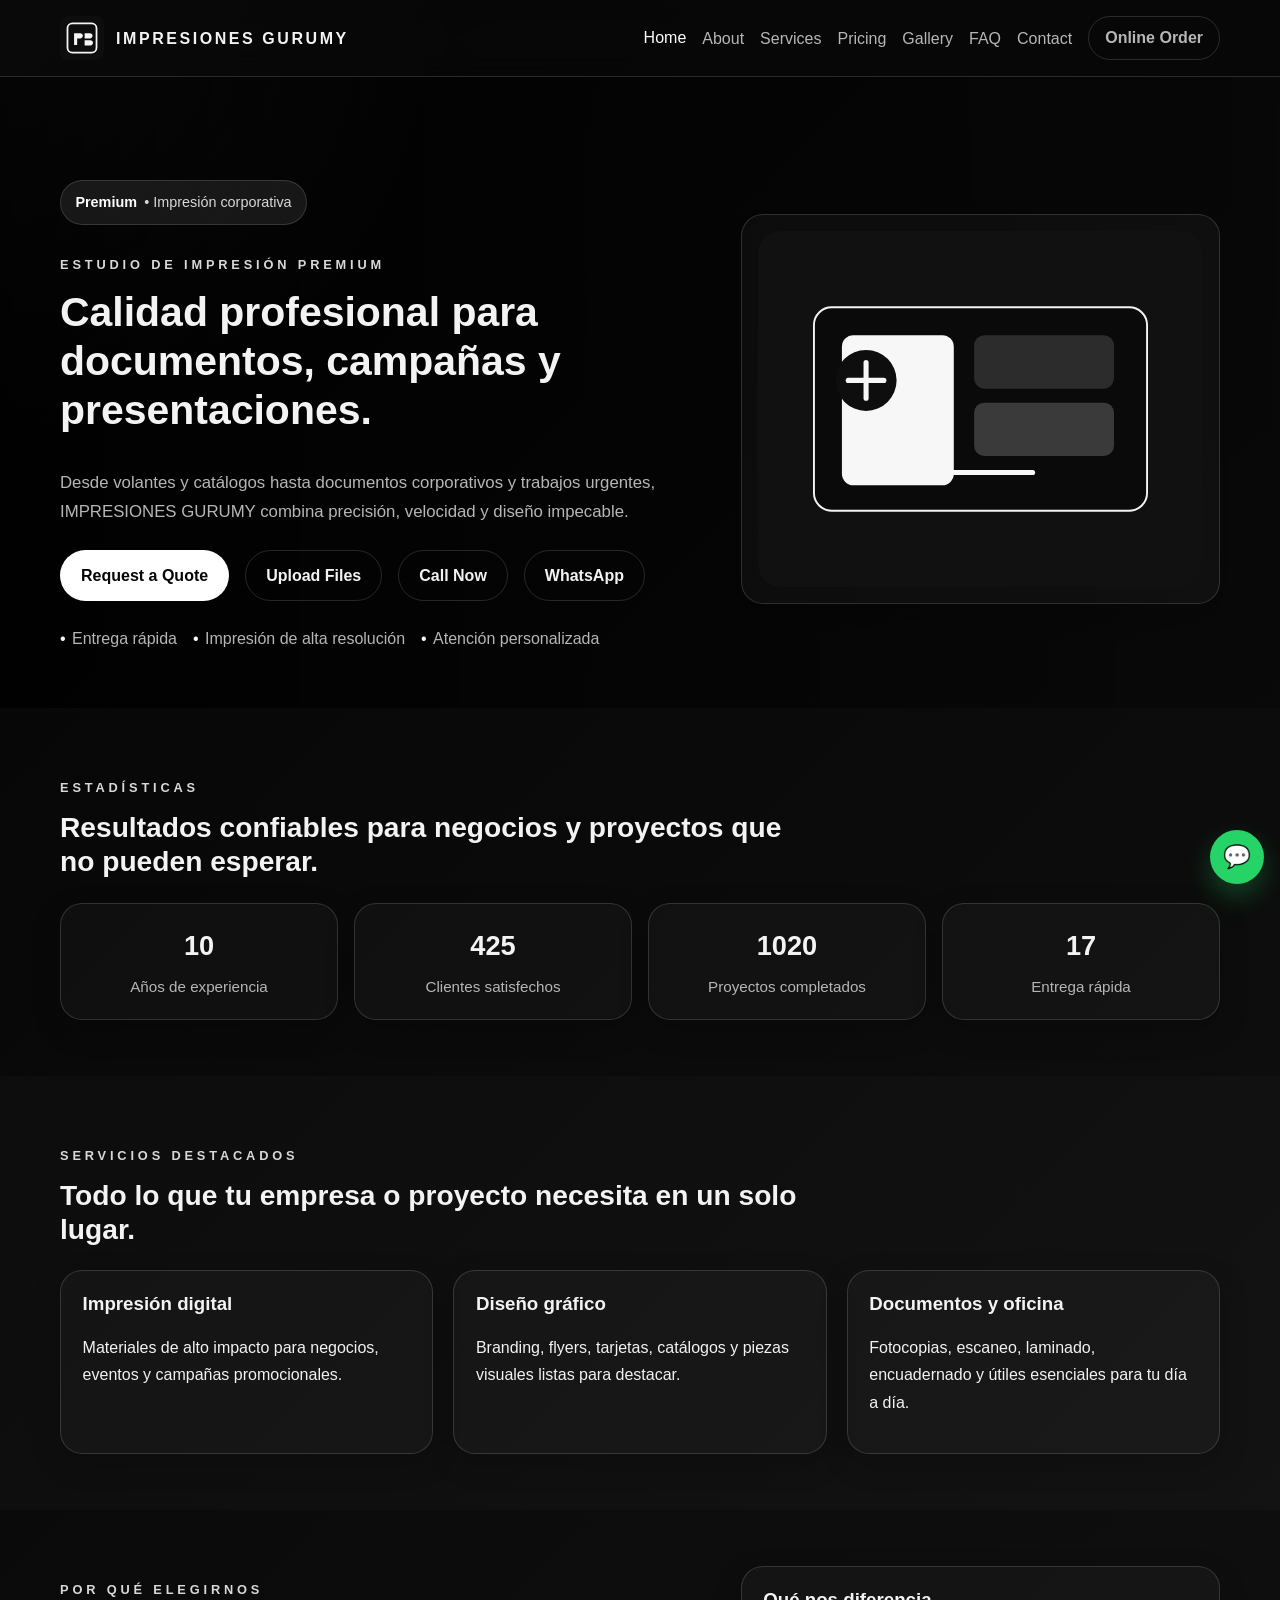
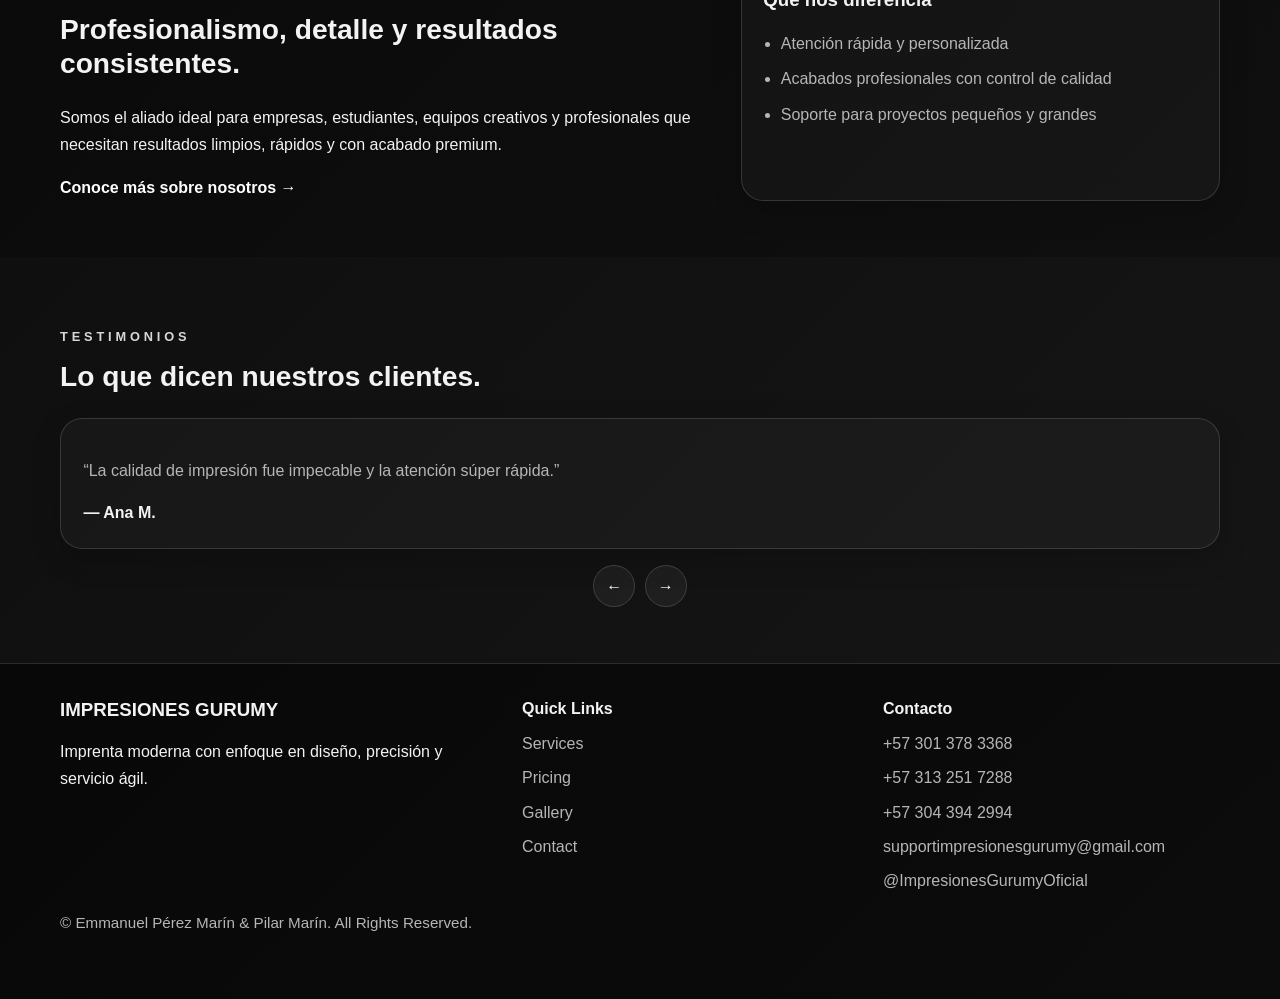
==== commit aa5332bc: "Update index.html Updated contact information and improved content structure." ====
--- a/index.html
+++ b/index.html
@@ -20,7 +20,7 @@
         "name": "IMPRESIONES GURUMY",
         "url": "https://impresionesgurumy.github.io/",
         "description": "Imprenta profesional especializada en impresión, diseño, laminado, escaneo y servicios de oficina.",
-        "telephone": "+57-3132517288",
+        "telephone": "+57-3013783368",
         "email": "supportimpresionesgurumy@gmail.com"
       }
     </script>
@@ -61,7 +61,7 @@
               <a class="btn btn-primary" href="online-order.html">Request a Quote</a>
               <a class="btn btn-secondary" href="online-order.html">Upload Files</a>
               <a class="btn btn-outline" href="tel:+573132517288">Call Now</a>
-              <a class="btn btn-outline" href="https://wa.me/573132517288" target="_blank" rel="noopener">WhatsApp</a>
+              <a class="btn btn-outline" href="https://wa.me/573013783368" target="_blank" rel="noopener">WhatsApp</a>
             </div>
             <ul class="hero-highlights">
               <li>Entrega rápida</li>
@@ -192,6 +192,7 @@
         <div>
           <h4>Contacto</h4>
           <ul>
+            <li><a href="https://wa.me/573132517288">+57 301 378 3368</a></li>
             <li><a href="https://wa.me/573132517288">+57 313 251 7288</a></li>
             <li><a href="https://wa.me/573043942994">+57 304 394 2994</a></li>
             <li><a href="mailto:supportimpresionesgurumy@gmail.com">supportimpresionesgurumy@gmail.com</a></li>
@@ -204,7 +205,7 @@
       </div>
     </footer>
 
-    <a class="whatsapp-float" href="https://wa.me/573132517288" aria-label="Contactar por WhatsApp" target="_blank" rel="noopener">💬</a>
+    <a class="whatsapp-float" href="https://wa.me/573013783368" aria-label="Contactar por WhatsApp" target="_blank" rel="noopener">💬</a>
     <button class="back-to-top" type="button" aria-label="Volver arriba">↑</button>
 
     <script src="script.js"></script>
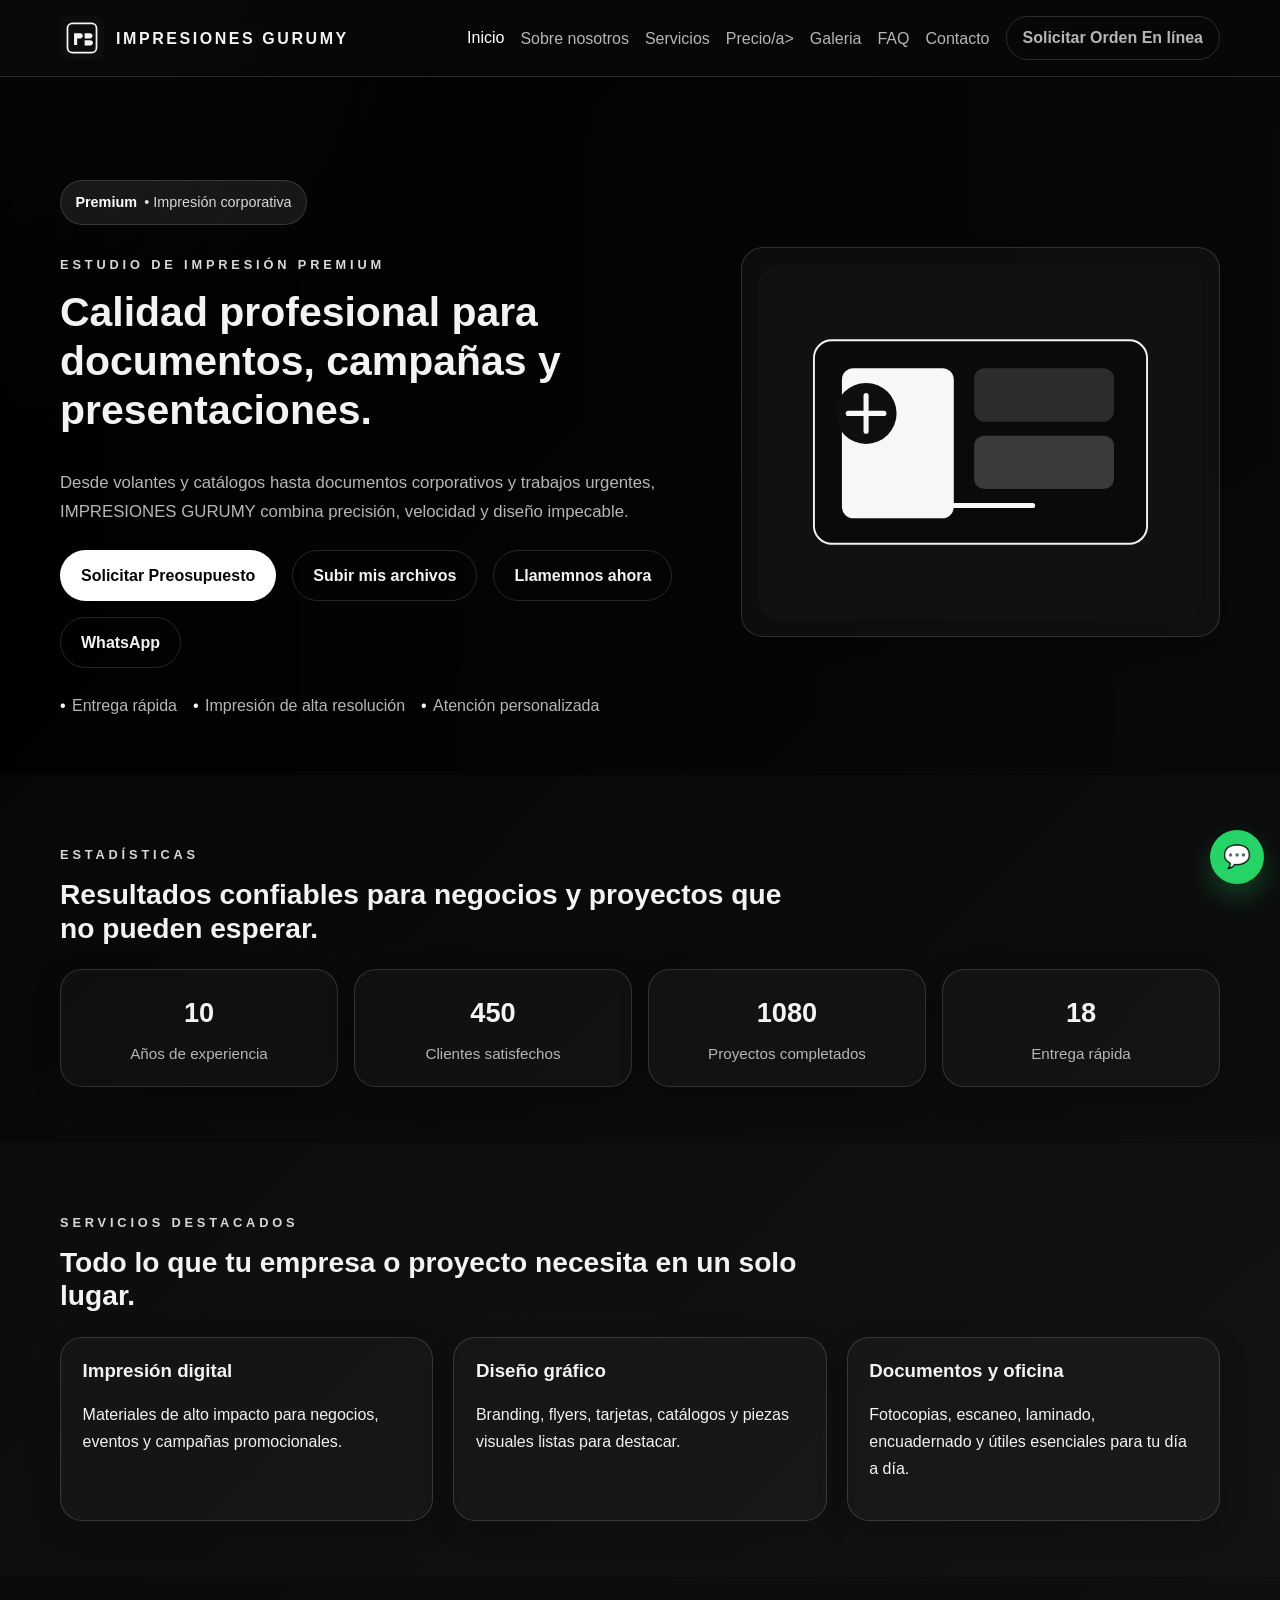
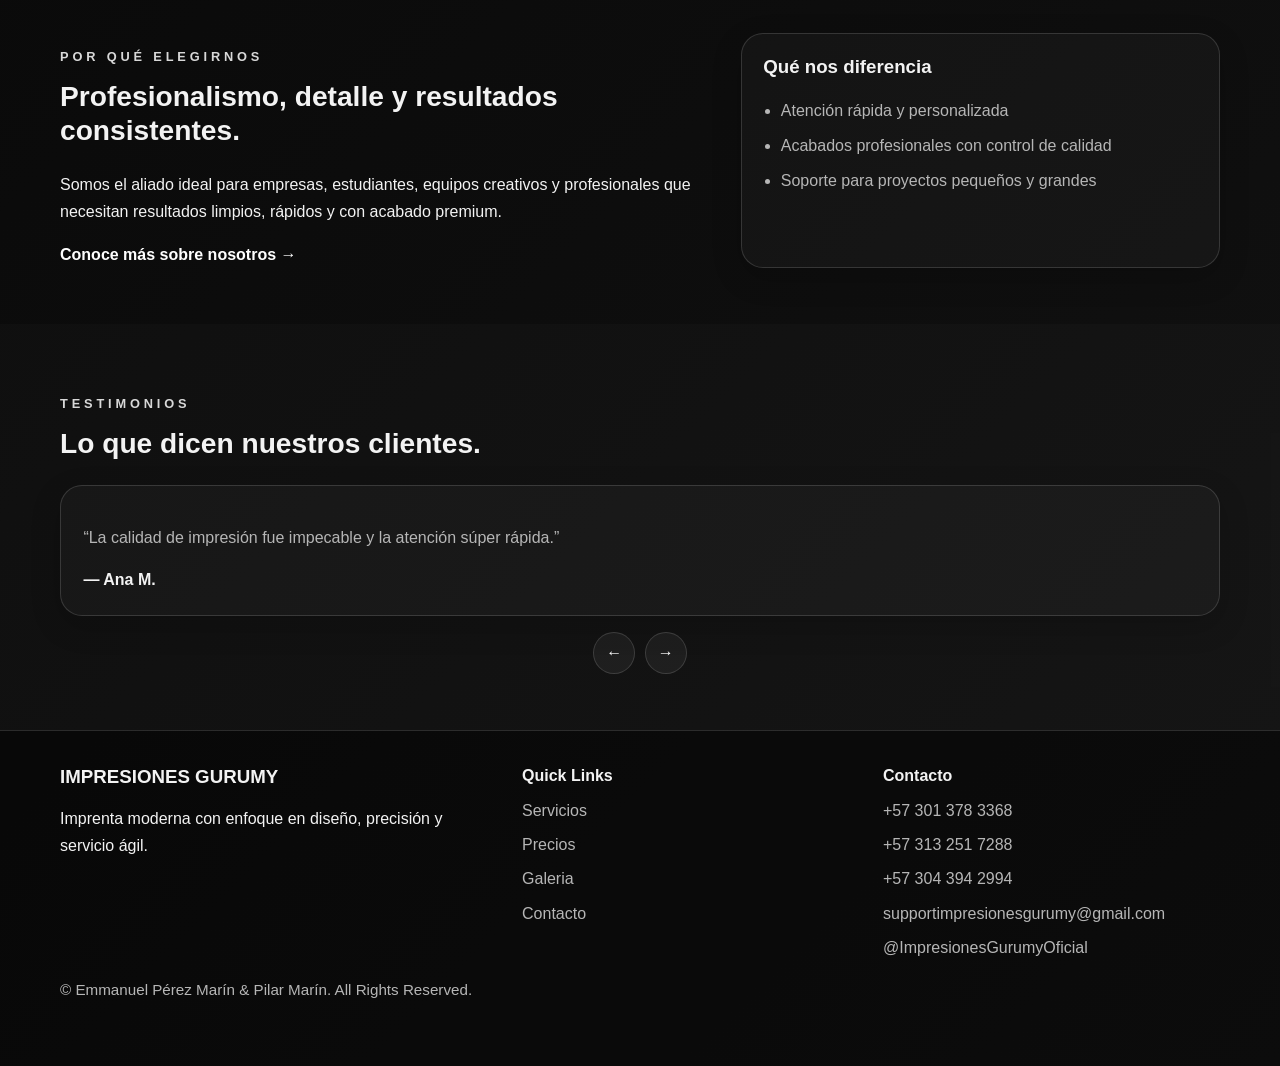
==== commit 0056b457: "Update index.html" ====
--- a/index.html
+++ b/index.html
@@ -37,14 +37,14 @@
         </a>
         <button class="menu-toggle" aria-label="Abrir menú" aria-expanded="false">☰</button>
         <nav class="site-nav" aria-label="Navegación principal">
-          <a href="index.html" class="active">Home</a>
-          <a href="about.html">About</a>
-          <a href="services.html">Services</a>
-          <a href="pricing.html">Pricing</a>
-          <a href="gallery.html">Gallery</a>
+          <a href="index.html" class="active">Inicio</a>
+          <a href="about.html">Sobre nosotros</a>
+          <a href="services.html">Servicios</a>
+          <a href="pricing.html">Precio/a>
+          <a href="gallery.html">Galeria</a>
           <a href="faq.html">FAQ</a>
-          <a href="contact.html">Contact</a>
-          <a href="online-order.html" class="btn btn-outline">Online Order</a>
+          <a href="contact.html">Contacto</a>
+          <a href="online-order.html" class="btn btn-outline">Solicitar Orden En línea</a>
         </nav>
       </div>
     </header>
@@ -58,9 +58,9 @@
             <h1>Calidad profesional para documentos, campañas y presentaciones.</h1>
             <p class="hero-copy">Desde volantes y catálogos hasta documentos corporativos y trabajos urgentes, IMPRESIONES GURUMY combina precisión, velocidad y diseño impecable.</p>
             <div class="hero-actions">
-              <a class="btn btn-primary" href="online-order.html">Request a Quote</a>
-              <a class="btn btn-secondary" href="online-order.html">Upload Files</a>
-              <a class="btn btn-outline" href="tel:+573132517288">Call Now</a>
+              <a class="btn btn-primary" href="online-order.html">Solicitar Preosupuesto</a>
+              <a class="btn btn-secondary" href="online-order.html">Subir mis archivos</a>
+              <a class="btn btn-outline" href="tel:+573013783368">Llamemnos ahora</a>
               <a class="btn btn-outline" href="https://wa.me/573013783368" target="_blank" rel="noopener">WhatsApp</a>
             </div>
             <ul class="hero-highlights">
@@ -183,10 +183,10 @@
         <div>
           <h4>Quick Links</h4>
           <ul>
-            <li><a href="services.html">Services</a></li>
-            <li><a href="pricing.html">Pricing</a></li>
-            <li><a href="gallery.html">Gallery</a></li>
-            <li><a href="contact.html">Contact</a></li>
+            <li><a href="services.html">Servicios</a></li>
+            <li><a href="pricing.html">Precios</a></li>
+            <li><a href="gallery.html">Galeria</a></li>
+            <li><a href="contact.html">Contacto</a></li>
           </ul>
         </div>
         <div>
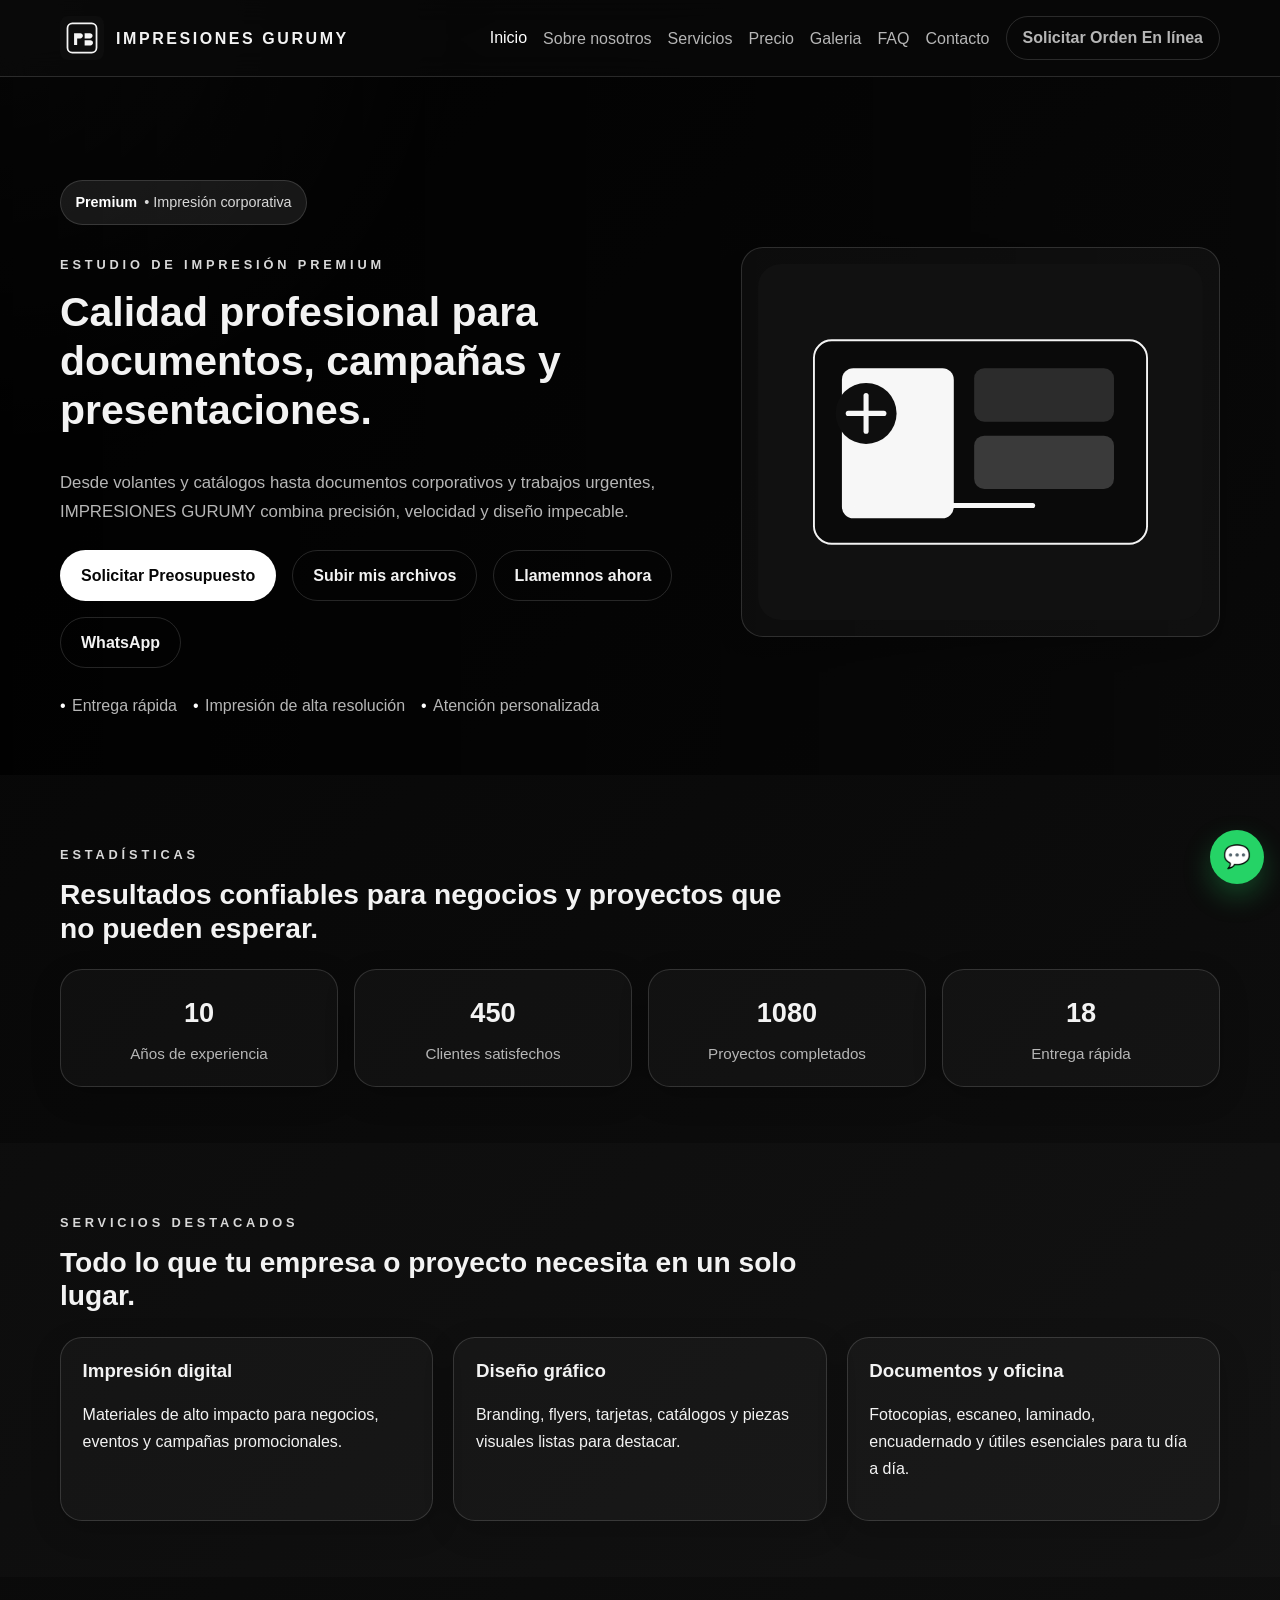
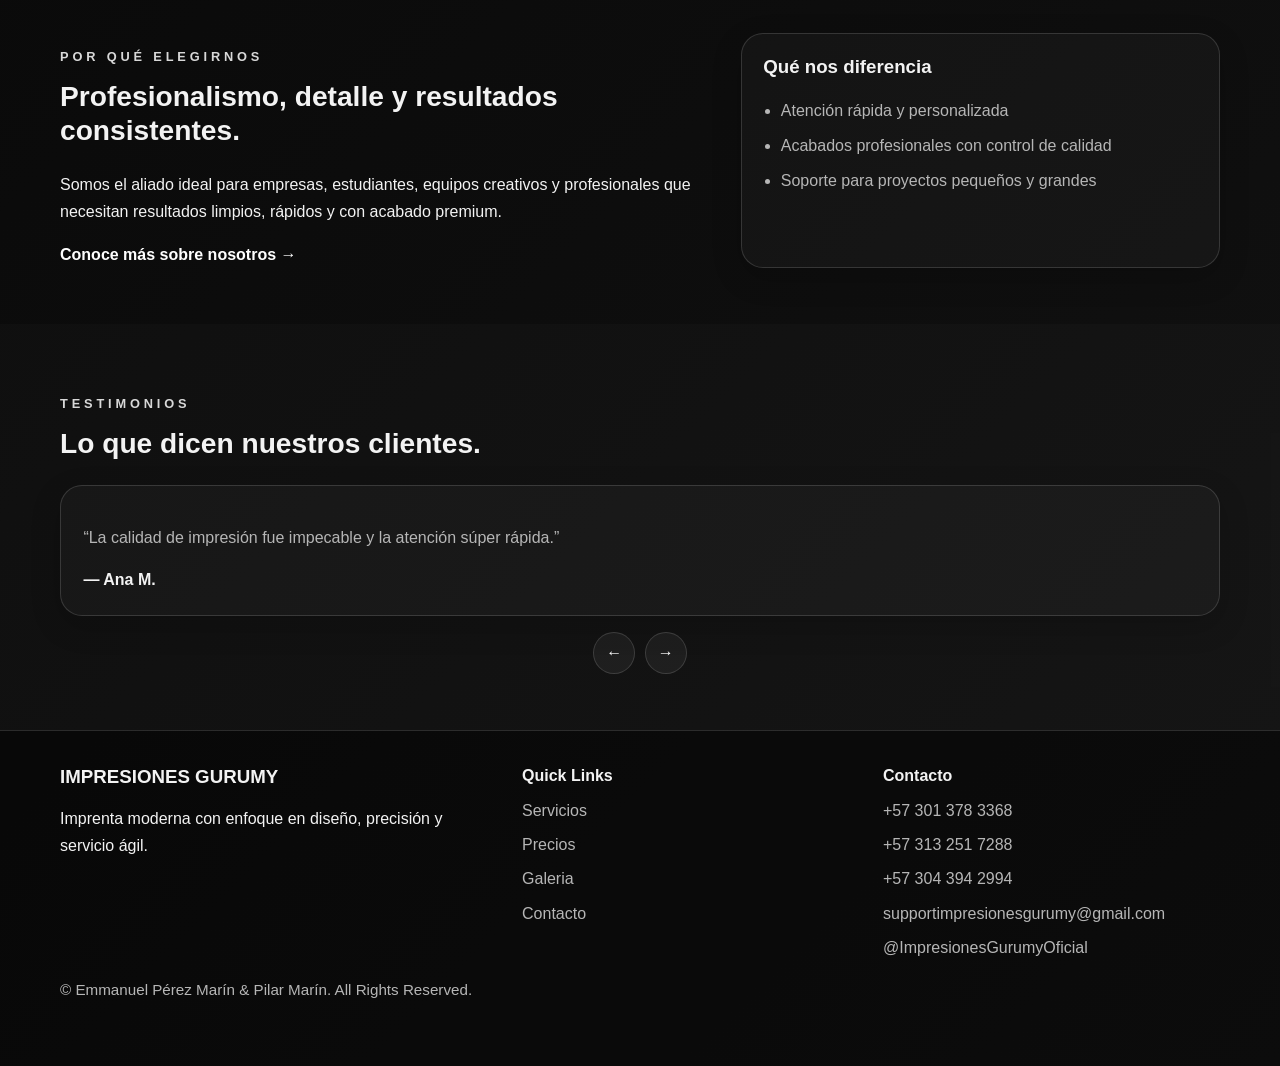
==== commit 619b676d: "Update index.html" ====
--- a/index.html
+++ b/index.html
@@ -40,7 +40,7 @@
           <a href="index.html" class="active">Inicio</a>
           <a href="about.html">Sobre nosotros</a>
           <a href="services.html">Servicios</a>
-          <a href="pricing.html">Precio/a>
+          <a href="pricing.html">Precio</a>
           <a href="gallery.html">Galeria</a>
           <a href="faq.html">FAQ</a>
           <a href="contact.html">Contacto</a>
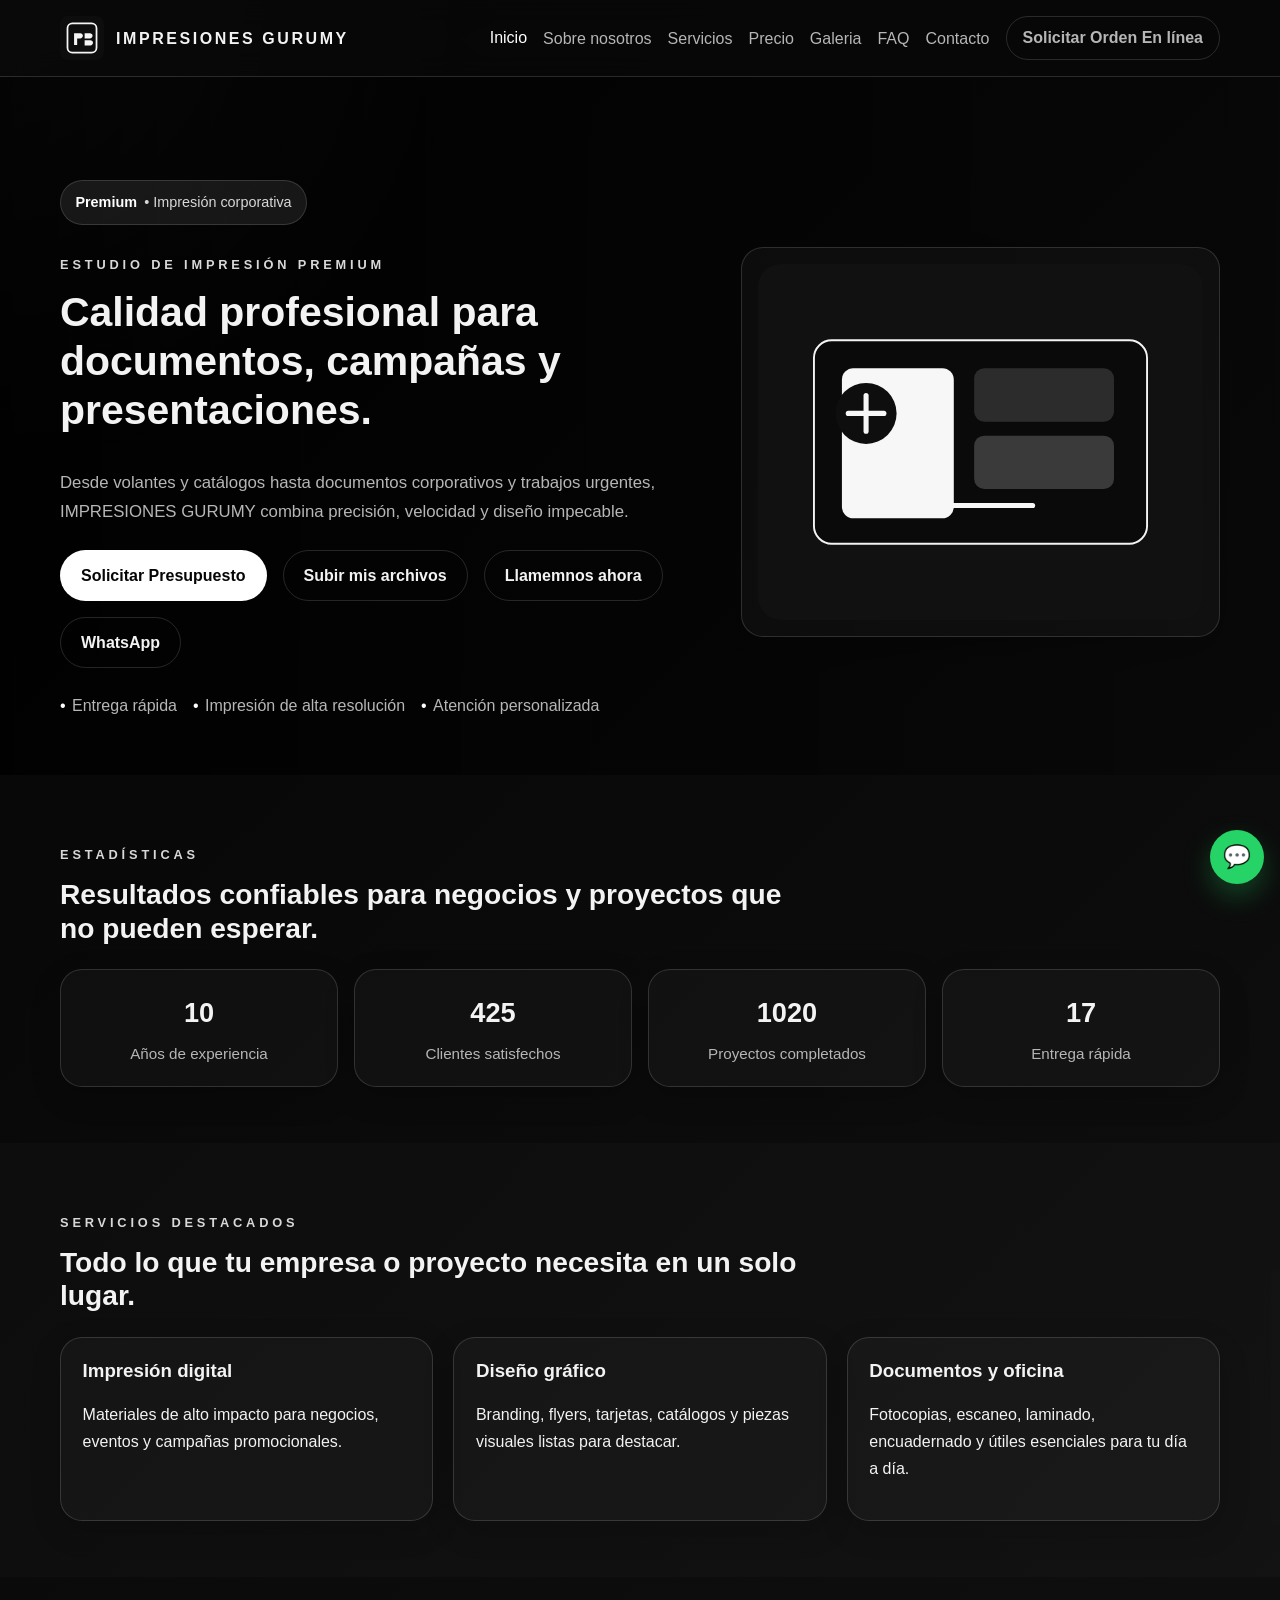
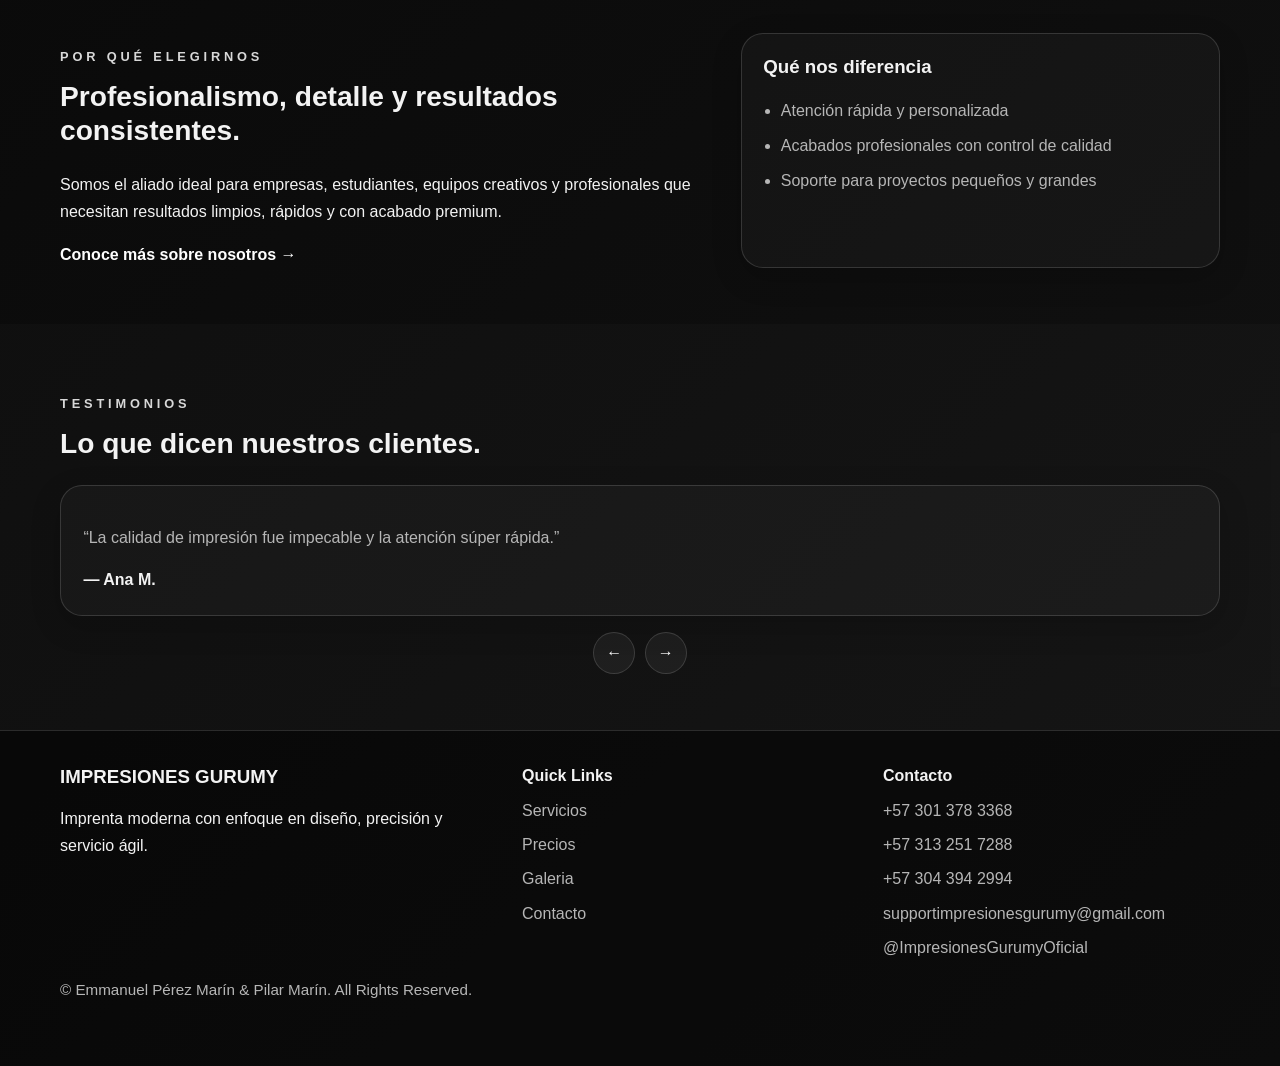
==== commit e2e0c38a: "Update index.html" ====
--- a/index.html
+++ b/index.html
@@ -58,7 +58,7 @@
             <h1>Calidad profesional para documentos, campañas y presentaciones.</h1>
             <p class="hero-copy">Desde volantes y catálogos hasta documentos corporativos y trabajos urgentes, IMPRESIONES GURUMY combina precisión, velocidad y diseño impecable.</p>
             <div class="hero-actions">
-              <a class="btn btn-primary" href="online-order.html">Solicitar Preosupuesto</a>
+              <a class="btn btn-primary" href="online-order.html">Solicitar Presupuesto</a>
               <a class="btn btn-secondary" href="online-order.html">Subir mis archivos</a>
               <a class="btn btn-outline" href="tel:+573013783368">Llamemnos ahora</a>
               <a class="btn btn-outline" href="https://wa.me/573013783368" target="_blank" rel="noopener">WhatsApp</a>
